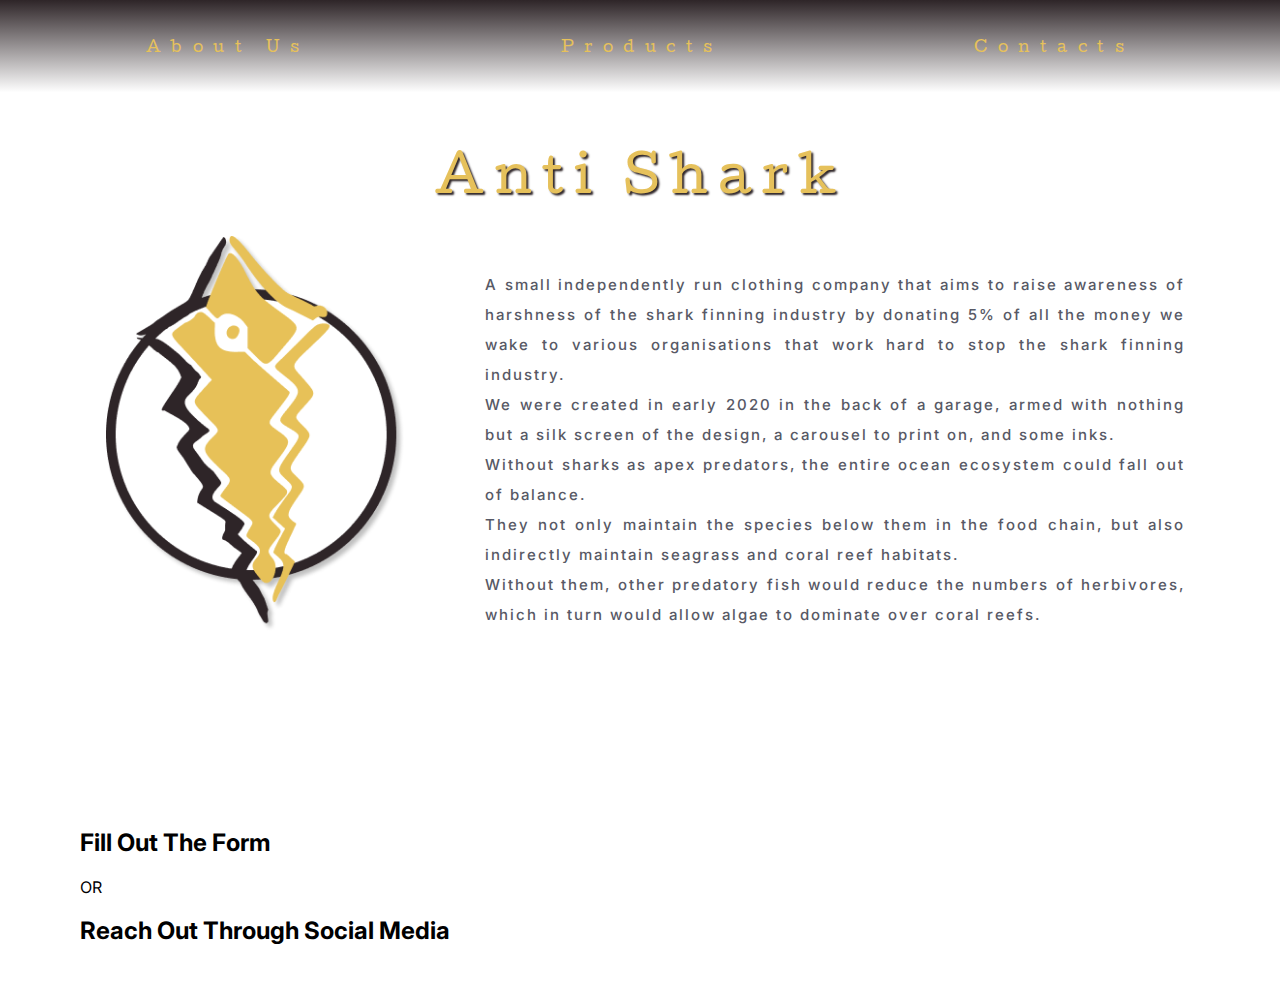
==== landing.html @ a0e0a94e "info-form tag fix" ====
<!DOCTYPE html>
<html lang="en">
<head>
    <meta charset="UTF-8">
    <meta name="viewport" content="width=device-width, initial-scale=1.0">
    <title>Landing</title> <!-- This name will appear as the name of the windiw/tab when the site is open-->
    <link rel="stylesheet" href="style.css">
    <link rel="stylesheet" href="mediaqueries.css">
</head>
<body>

    <nav id="nav">
        <ul class="nav-links">
            <li><a href="#about" class="about">About Us</a></li>
            <li><a href="#products" class="products">Products</a></li>
            <li><a href="#contacts" class="contacts">Contacts</a></li>
        </ul>
    </nav>
    <!-- About Section -->
    <section id="about">
        <h2>Anti Shark</h2>

        <form class="info-form">            
            <div class="logo"><img src="./assets/logo.png" alt="Logo image"></div>
            <!-- Replace the placeholder text in <p> with your text as needed -->
            <p> 
                A small independently run clothing company that aims to raise awareness of harshness of the shark finning industry by donating 5% of all the money we wake to various organisations that work hard to stop the shark finning industry.
                We were created in early 2020 in the back of a garage, armed with nothing but a silk screen of the design, a carousel to print on, and some inks.                
                Without sharks as apex predators, the entire ocean ecosystem could fall out of balance. 
                They not only maintain the species below them in the food chain, but also indirectly maintain seagrass and coral reef habitats.
                Without them, other predatory fish would reduce the numbers of herbivores, which in turn would allow algae to dominate over coral reefs.
            </p>
        </from>
    <!-- Products Section -->
    </section>
    <section id="products">

        <form class="product-form">

        </form>

    </section>
    <!-- Contacts Section -->
    <section id="contacts">

        <form class="contact-form">
            <h2>Fill Out The Form</h2>
            <p>OR</p>
            <h2>Reach Out Through Social Media</h2>
        </form>

    </section>


    <script src="script.js"></script>   
</body>
</html>
---- style.css ----
/* Fonts */

@import url('https://fonts.googleapis.com/css2?family=Cutive&family=Inter:wght@300;400;500&display=swap');




/* Color Palette / Fonts */
:root {
    --yellow: #e6c15b;
    --black:#2E2528;
    --white: #FEFEFE ;
    --dark_gray: #575965;
    --gray: #868C98;
    --Cutive: 'Cutive', serif;
    --Inter: 'Inter', sans-serif;
}

body {
    scroll-behavior: smooth;
    margin: 0;
    padding: 0;
   
}

section {
    font-family: var(--Inter);
    padding: 20px 80px;
} 

#nav {
    position: fixed;
    top: 0;
    width: 100%;
    height: auto;
    z-index: 1000;
    flex-shrink: 0;
    background: linear-gradient(to top, var(--white), var(--black)); /* Gradient colors, adjust as needed */
    transition: background-color 0.3s ease;
}


.nav-links {
    display: flex;
    flex-direction: row;
    justify-content: space-around;
    list-style: none;
    padding: 20px 20px;
    align-self: center;
}

.nav-links a {
    color: var(--yellow);
    font-family: var(--Cutive);
    font-size: 15px;
    text-decoration: none;
    line-height: normal;
    letter-spacing: 10.5px;

}

.nav-links a:hover {
    color: var(--white);
    font-weight: bolder;
    letter-spacing: 15px;
}

/* Add this style for the active link */
.nav-links a.active {
    color: var(--white);
    font-weight: bolder;
    position: relative;
    font-size: 25px;
    letter-spacing: 15px;
}

/* About Section */
#about {
    display: flex;
    flex-direction: column; /* Change to column to stack elements vertically */
    align-items: center; /* Align items to the left */
    padding: 40px 40px;
}

.logo {
    align-self: center; /* Align logo to the right within the column */
    padding: 10px 10px;
}

.logo img {
    width: 300px;
    height: auto; /* Maintain aspect ratio */

}

#about .info-form {
    display: flex;
    flex-direction: row;
    padding: 20px 50px;
    white-space: pre-line;
    line-height: 1.5;
    justify-content: space-around;
    gap: 70px;
}

#about h2 {
    margin-top: 100px;
    margin-bottom: 0;
    color: var(--yellow);
    font-family: var(--Cutive);
    font-weight: lighter;
    letter-spacing: 10px;
    font-size: 50px;
    text-shadow: 2px 2px 2px var(--black);
}

#about .info-form p {
    color: var(--dark_gray);
    font-family: var(--Inter);
    font-weight: 500;
    font-size: 15px;
    line-height: 2;
    letter-spacing: 2px;
    max-width:700px;
    height:auto;
    text-align: justify;
}

/* Products Section */

#products {
    display: flex;
    flex-direction: row; /* Change to row to stack elements horizontally */
    align-items: center; /* Align items to the center */
    padding: 40px 40px;
}
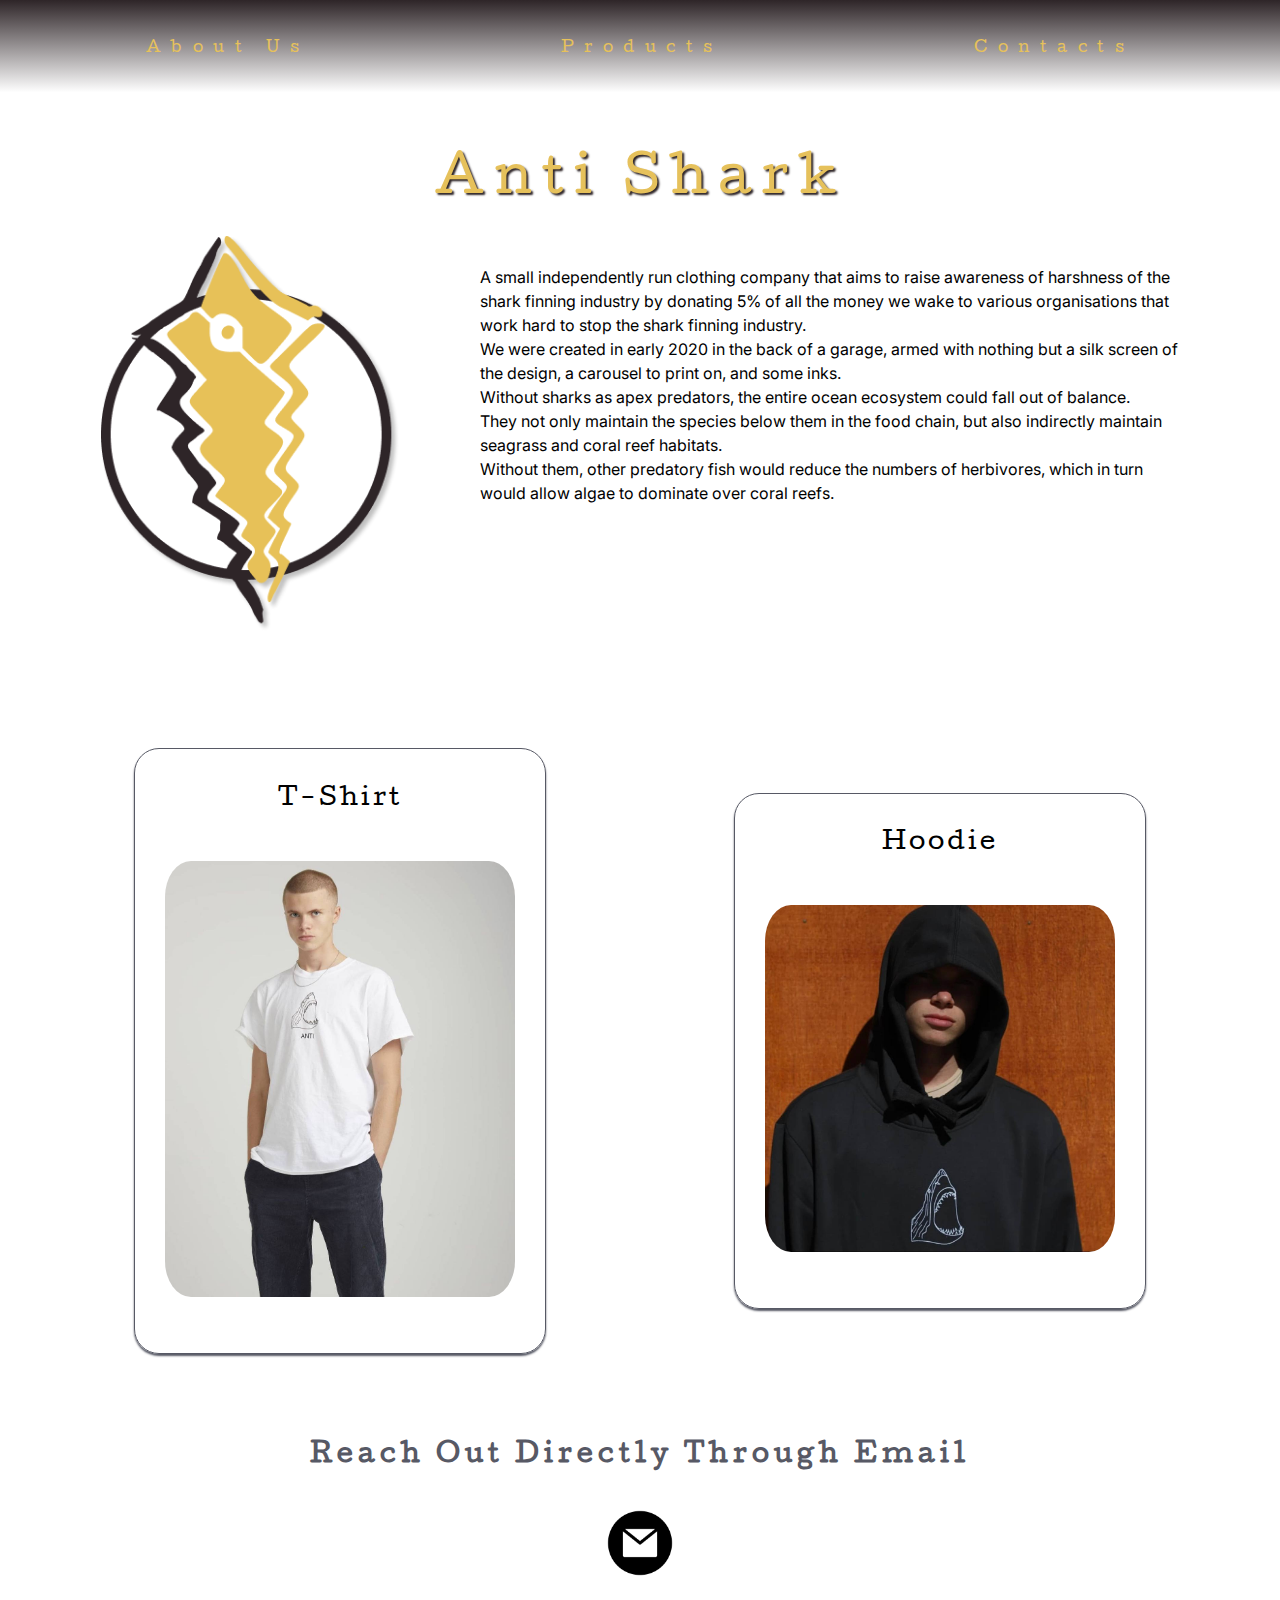
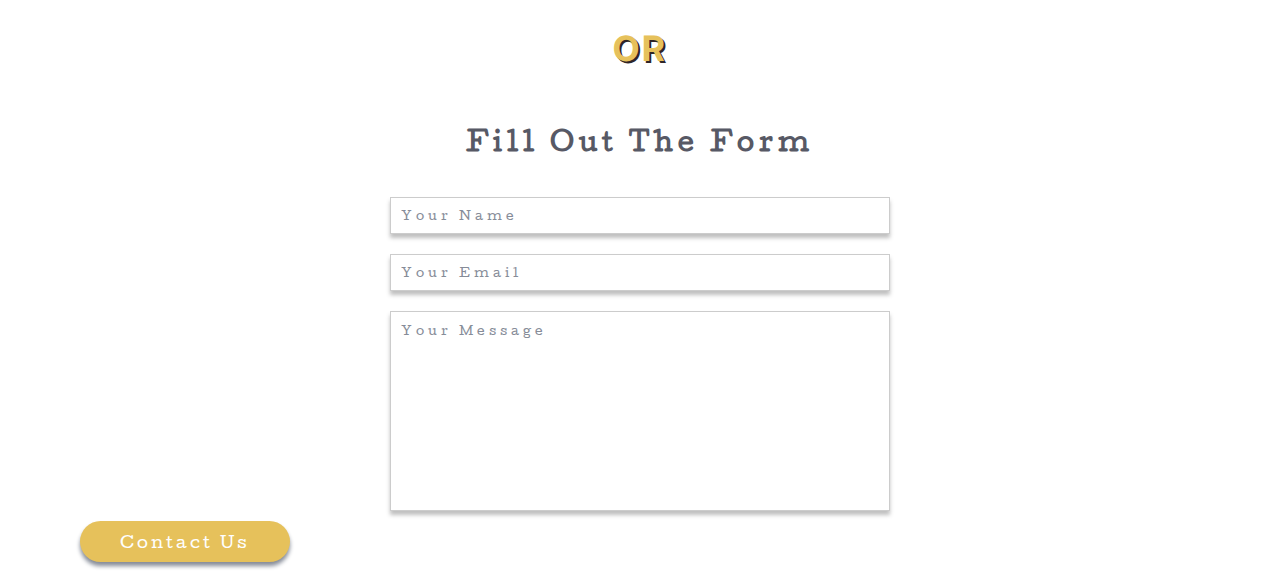
==== commit 6404dd68: "Contact Us From + Products" ====
--- a/landing.html
+++ b/landing.html
@@ -34,24 +34,48 @@
     <!-- Products Section -->
     </section>
     <section id="products">
+        <div class="product-form">
+            <h2>T-Shirt</h2>
+            <div class="image">
+                <img src="/assets/t-shirt_model.jpg" alt="T-Short Model">
+            </div>
+            <p>
 
-        <form class="product-form">
+            </p>
 
-        </form>
+        </div>
+        <dv class="product-form">
+            <h2>Hoodie</h2>
+            <div class="image">
+                <img src="/assets/hoodie_model.jpg" alt="Hoodie Model">
+            </div>
+            <p>
+
+            </p>
+
+        </div>
 
     </section>
     <!-- Contacts Section -->
     <section id="contacts">
-
-        <form class="contact-form">
+        <div class="socials">
+            <h2>Reach Out Directly Through Email</h2>
+            <a href="mailto:antisharkfinsoup@gmail.com"><img src="./assets/email.png" alt="Email icon"  class="contact-icon"></a>
+            <p>OR</p>
             <h2>Fill Out The Form</h2>
-            <p>OR</p>
-            <h2>Reach Out Through Social Media</h2>
-        </form>
-
+        </div>        
+        <div class="contact-form">        
+        <input type="text" id="name" name="name" placeholder="Your Name" required>
+        <input type="email" id="email" name="email"  placeholder="Your Email" required>
+        <textarea type="text" placeholder="Your Message" required></textarea>    
+        </div>
+        <div class="btn"><a href="#">Contact Us</a></div>
     </section>
 
+    <footer>
 
+    
+    </footer>
     <script src="script.js"></script>   
 </body>
 </html>--- a/style.css
+++ b/style.css
@@ -115,7 +115,8 @@
     text-shadow: 2px 2px 2px var(--black);
 }
 
-#about .info-form p {
+#about .info-form p
+.socials p {
     color: var(--dark_gray);
     font-family: var(--Inter);
     font-weight: 500;
@@ -134,8 +135,127 @@
     flex-direction: row; /* Change to row to stack elements horizontally */
     align-items: center; /* Align items to the center */
     padding: 40px 40px;
-}
-
-
-
-
+    justify-content: space-around;
+}
+
+.product-form {
+    display: flex;
+    flex-direction: column;
+    max-width:100%;
+    max-height: auto;
+    box-shadow: 0px 2px 2px 0px var(--dark_gray);
+    border-radius: 25px;
+    border: 1px solid var(--dark_gray);
+}
+
+.product-form h2 {
+    text-align:center;
+    font-weight: lighter;
+    font-family: var(--Cutive);
+    letter-spacing: 3px;
+    padding: 10px;
+}
+.product-form img {
+    height: auto;
+    max-width: 350px;
+    padding: 20px 30px;
+    border-radius: 3.5rem;
+}
+
+
+
+
+
+/* Contact Section */
+
+.socials,
+.contact-form {
+    display: flex;
+    flex-direction: column;
+    align-items: center;
+}
+
+.socials h2 {
+    margin-bottom: 30px;
+    color: var(--dark_gray);
+    font-family: var(--Cutive);
+    font-weight: light;
+    letter-spacing: 5px;
+    font-size: 25px;
+}
+
+.socials p {
+    font-weight: bold;
+    color: var(--yellow);
+    text-shadow: 2px 2px 0px var(--black);
+    letter-spacing: 3px;
+    font-size: 35px;
+
+}
+
+.contact-icon {
+    padding:5px;
+    height: 5rem;
+    cursor: pointer;
+}
+
+.contact-form {
+    align-items: flex-start;
+    padding: 10px 30px;
+    gap: 20px;
+}
+
+.contact-form input,
+.contact-form textarea {
+    width: 500px; /* Adjusted width to account for padding and border */
+    padding: 10px;
+    border: 1px solid #ccc;
+    box-shadow: 0px 4px 4px 0px rgba(0, 0, 0, 0.25);
+    box-sizing: border-box; /* Ensures the padding and border are included in the total width */
+    align-self: center;
+    margin: auto;
+}
+.contact-form textarea {
+    resize: none; /* Disallow vertical resizing */
+    min-height: 200px; /* Set a minimum height */
+}
+
+.contact-form input::placeholder,
+.contact-form textarea::placeholder{
+    color: var(--gray);
+    font-family: var(--Cutive);
+    font-size: 12px;
+    font-style: normal;
+    font-weight: 400;
+    line-height: normal;
+    letter-spacing: 4px;
+}
+
+.btn {
+    background-color: var(--yellow);
+    border-radius: 5rem;
+    width: 200px;
+    height: auto;
+    padding: 10px 5px;
+    text-align: center;
+    box-shadow: 0px 4px 4px 0px var(--gray);
+}
+
+.btn a {
+    color: var(--white);
+    text-decoration: none;
+    font-family: var(--Cutive);
+    letter-spacing: 3px;
+}
+
+.btn:hover,
+.btn a:hover {
+    background-color: var(--black);
+    color: var(--yellow);   
+}
+
+
+
+
+
+
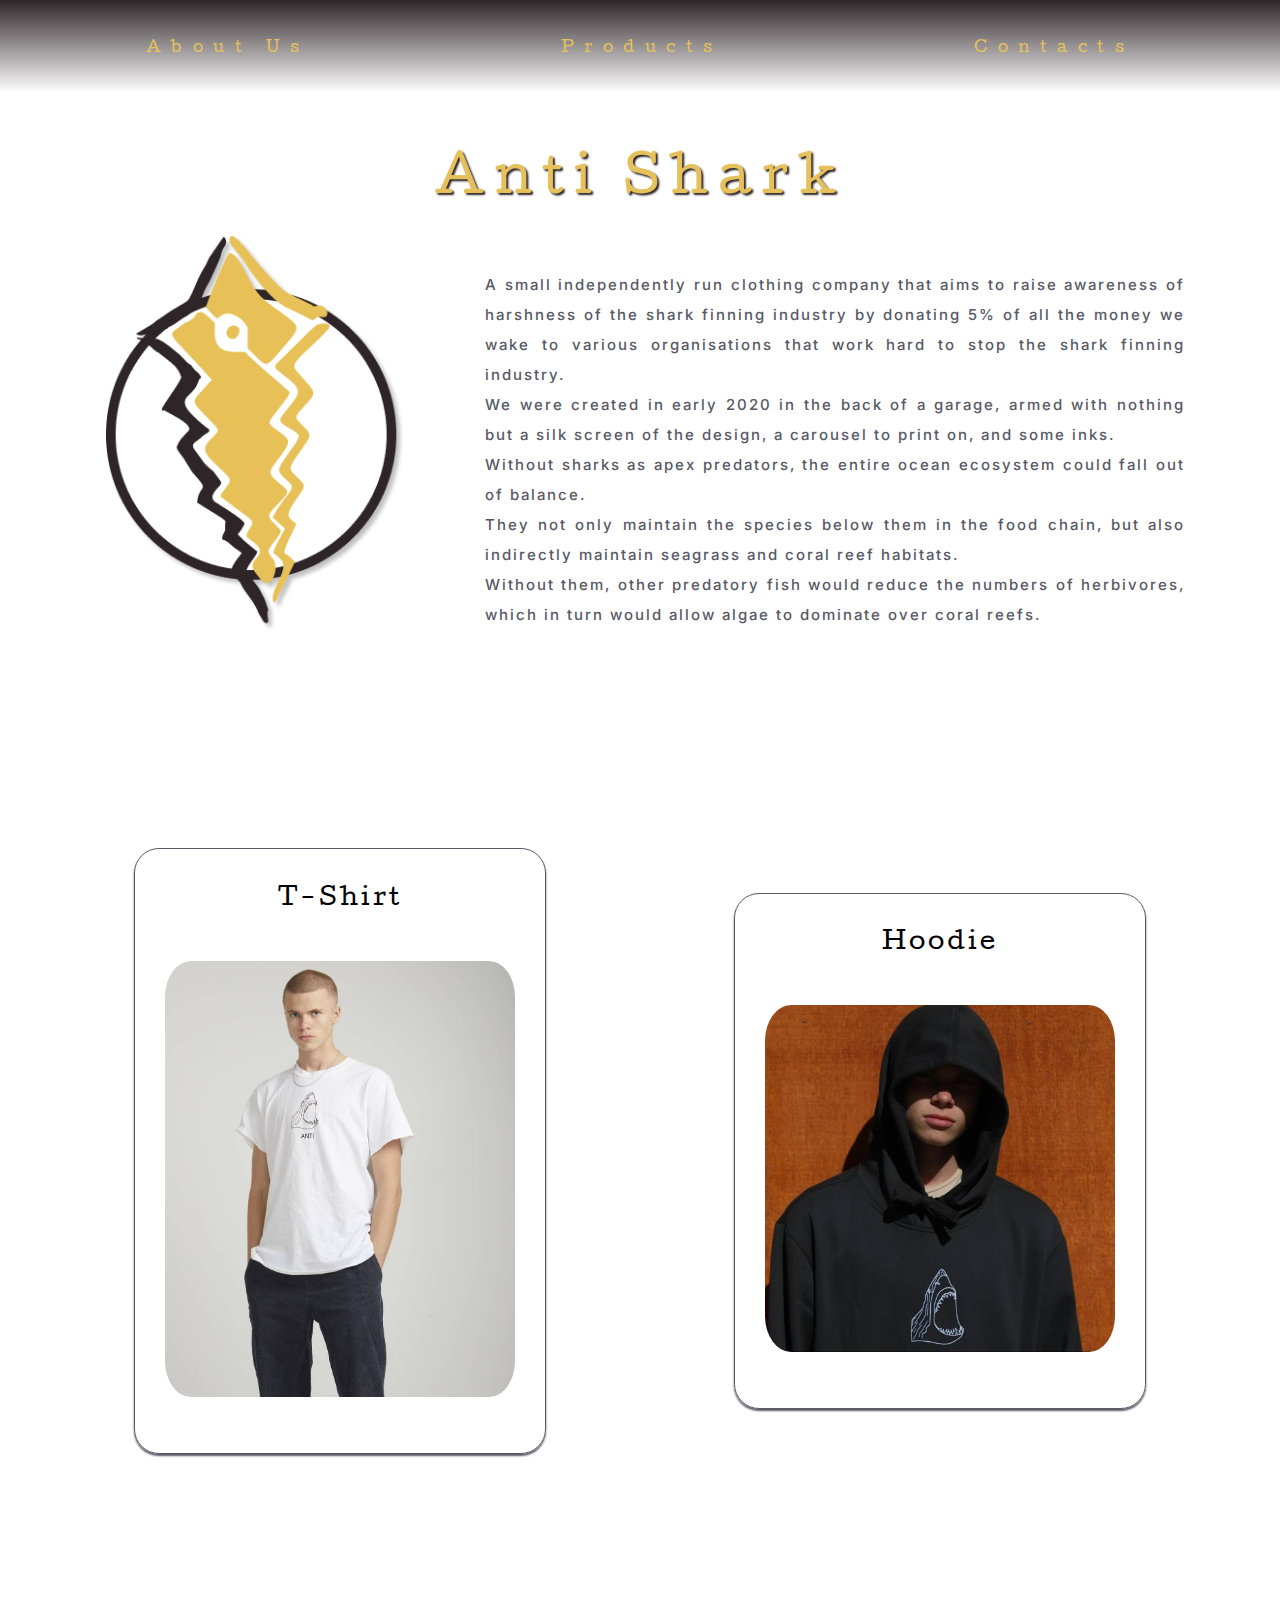
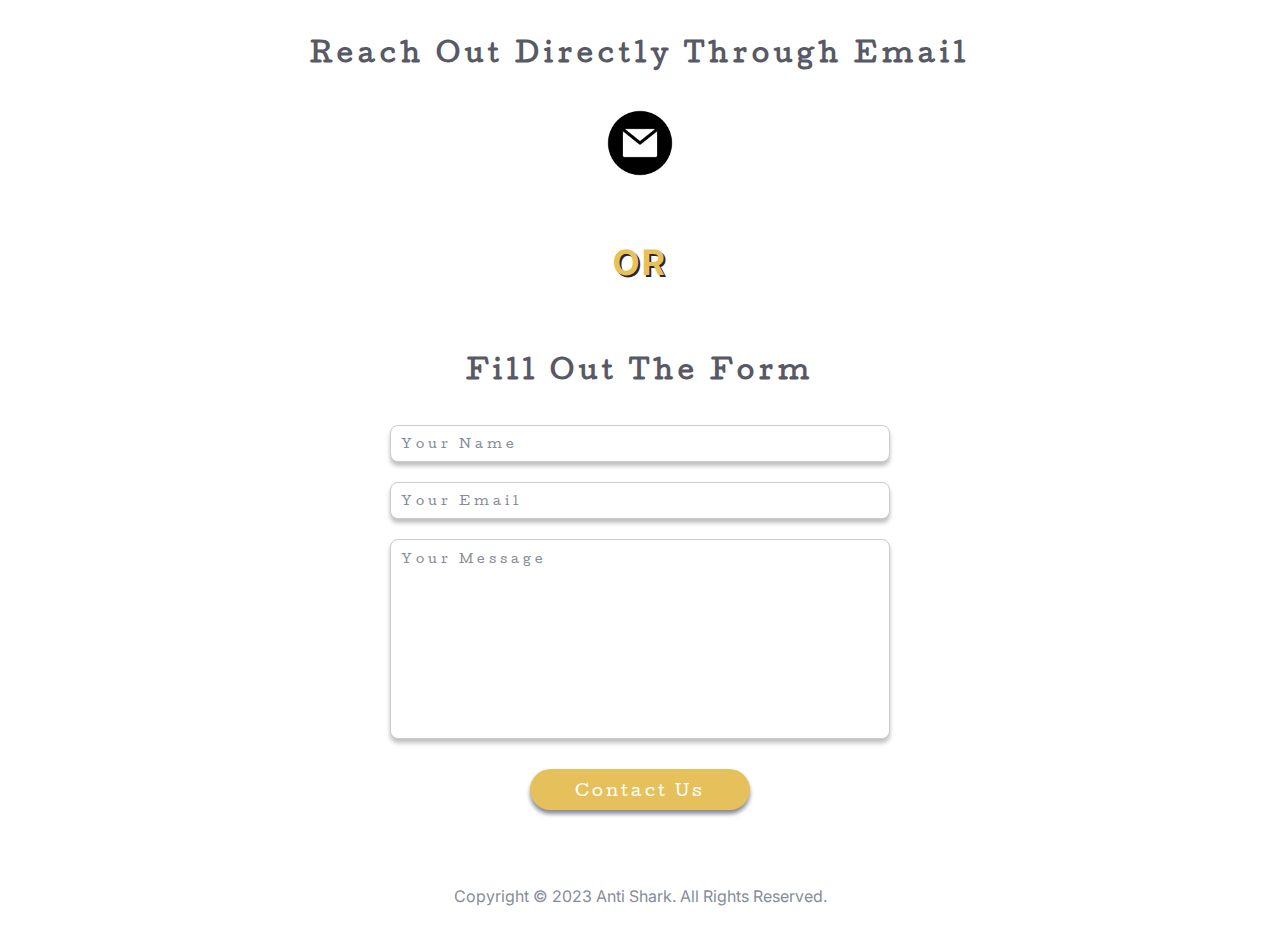
==== commit 4a611496: "Fixes" ====
--- a/landing.html
+++ b/landing.html
@@ -73,8 +73,7 @@
     </section>
 
     <footer>
-
-    
+        <p>Copyright © 2023 Anti Shark. All Rights Reserved.</p>
     </footer>
     <script src="script.js"></script>   
 </body>
--- a/style.css
+++ b/style.css
@@ -28,6 +28,12 @@
     font-family: var(--Inter);
     padding: 20px 80px;
 } 
+footer p{
+    font-family: var(--Inter);
+    padding: 20px 80px;
+    color: var(--gray);
+    text-align: center;
+}
 
 #nav {
     position: fixed;
@@ -104,7 +110,7 @@
     gap: 70px;
 }
 
-#about h2 {
+#about h2{
     margin-top: 100px;
     margin-bottom: 0;
     color: var(--yellow);
@@ -115,7 +121,7 @@
     text-shadow: 2px 2px 2px var(--black);
 }
 
-#about .info-form p
+#about .info-form p,
 .socials p {
     color: var(--dark_gray);
     font-family: var(--Inter);
@@ -139,6 +145,7 @@
 }
 
 .product-form {
+    margin-top: 100px;
     display: flex;
     flex-direction: column;
     max-width:100%;
@@ -168,11 +175,20 @@
 
 /* Contact Section */
 
+
+#contacts {
+    display: flex;
+    flex-direction: column;
+    align-items: center;
+}
 .socials,
 .contact-form {
     display: flex;
     flex-direction: column;
     align-items: center;
+}
+.socials {
+    margin-top: 100px;
 }
 
 .socials h2 {
@@ -214,6 +230,7 @@
     box-sizing: border-box; /* Ensures the padding and border are included in the total width */
     align-self: center;
     margin: auto;
+    border-radius: .5rem;
 }
 .contact-form textarea {
     resize: none; /* Disallow vertical resizing */
@@ -236,7 +253,8 @@
     border-radius: 5rem;
     width: 200px;
     height: auto;
-    padding: 10px 5px;
+    padding: 10px 10px;
+    margin: 20px;
     text-align: center;
     box-shadow: 0px 4px 4px 0px var(--gray);
 }
@@ -248,14 +266,14 @@
     letter-spacing: 3px;
 }
 
-.btn:hover,
-.btn a:hover {
+.btn:hover {
     background-color: var(--black);
-    color: var(--yellow);   
-}
-
-
-
-
-
-
+    box-shadow: 0px 4px 4px 0px var(--yellow);
+ 
+}
+
+
+
+
+
+
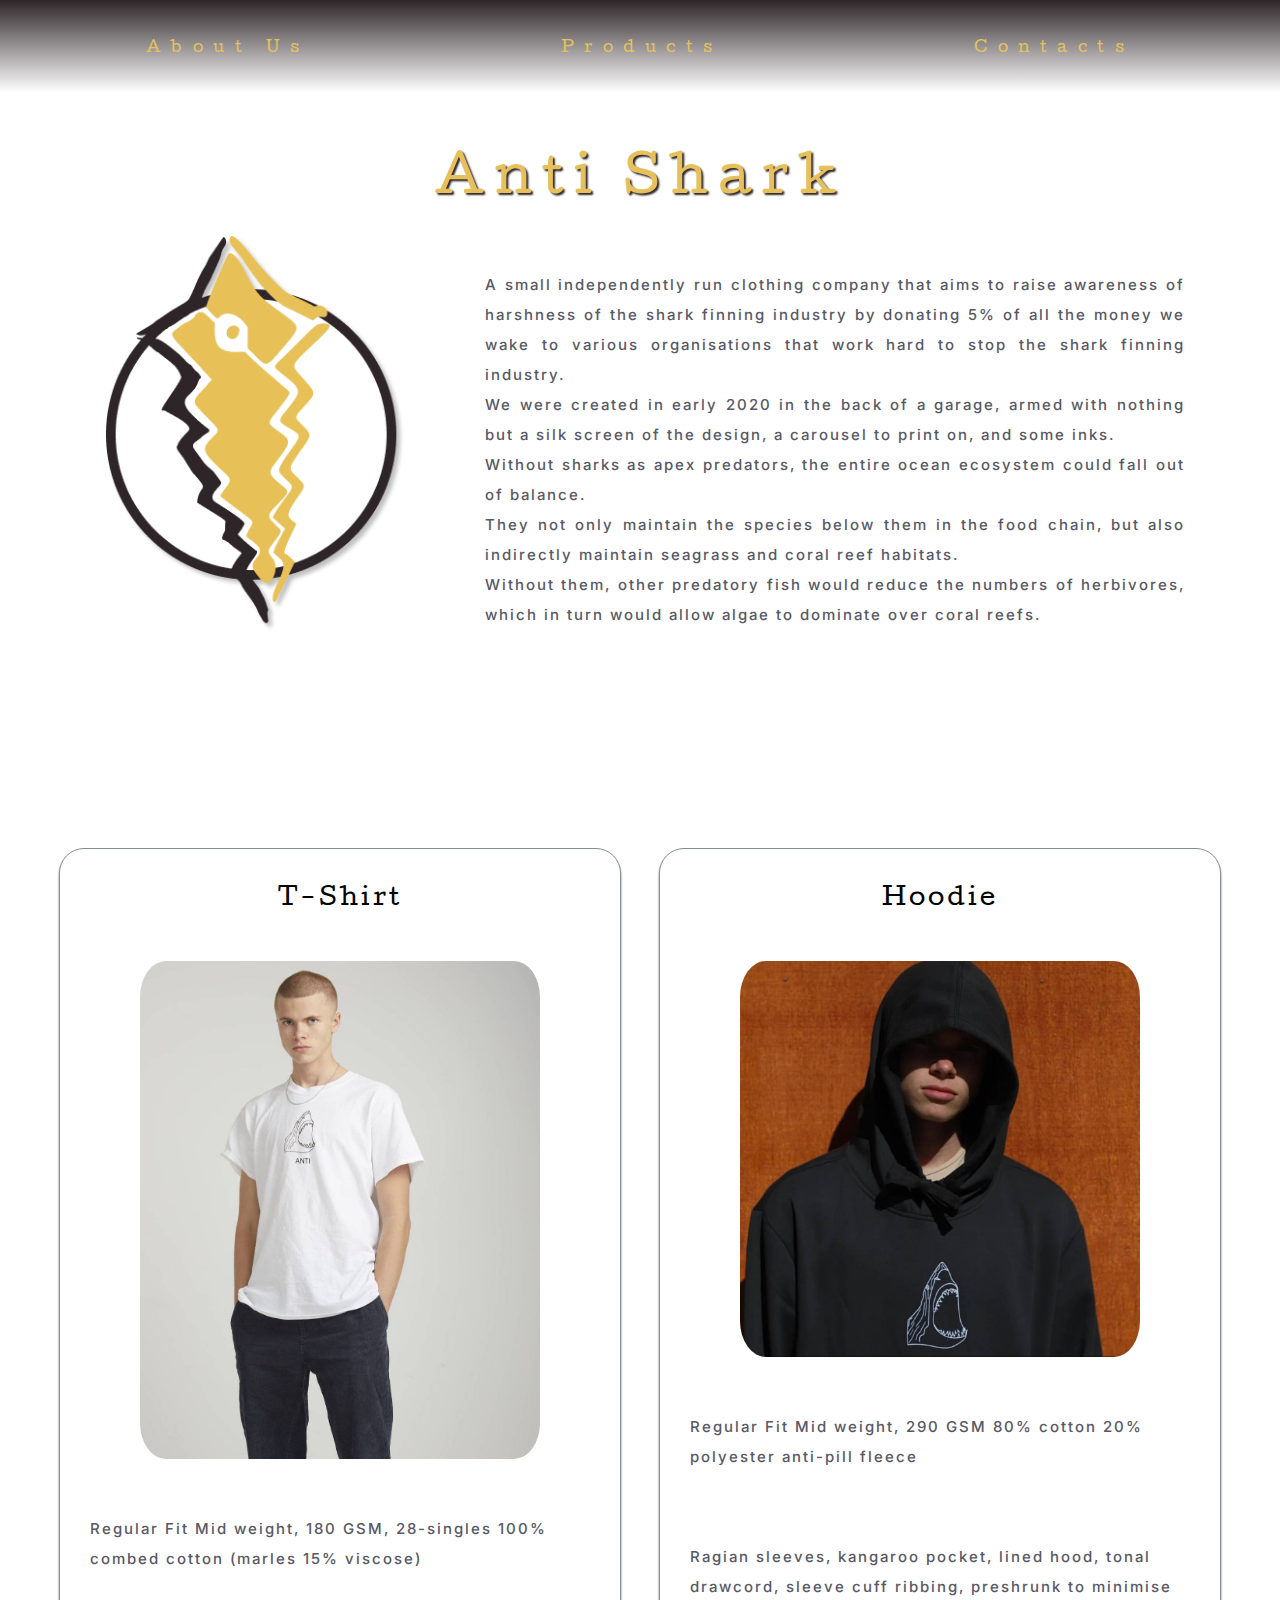
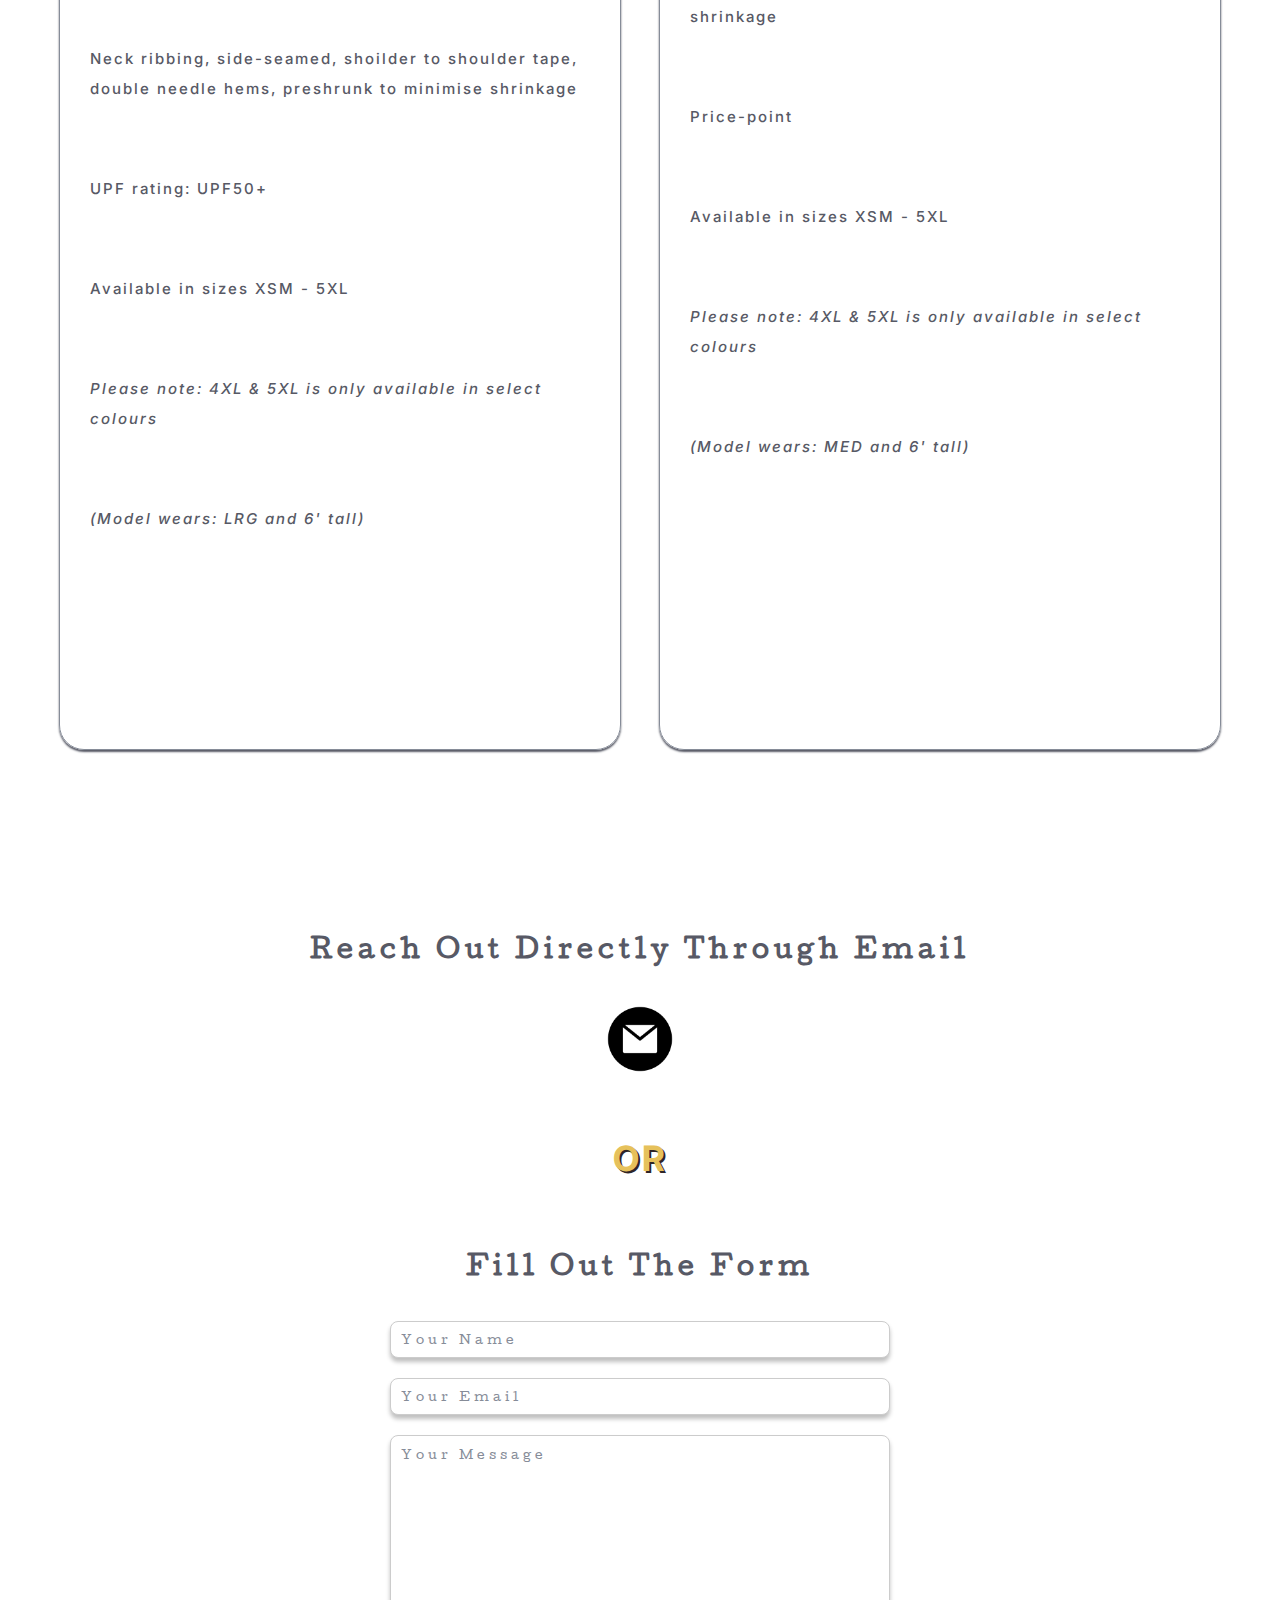
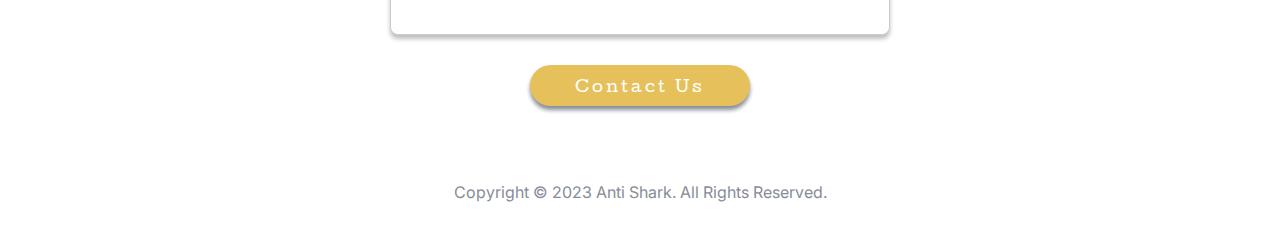
==== commit 4260e3ed: "Product Page" ====
--- a/landing.html
+++ b/landing.html
@@ -39,20 +39,54 @@
             <div class="image">
                 <img src="/assets/t-shirt_model.jpg" alt="T-Short Model">
             </div>
-            <p>
-
-            </p>
-
+                <p>
+                    Regular Fit
+                    Mid weight, 180 GSM, 28-singles
+                    100% combed cotton (marles 15% viscose)
+                </p>
+                <p>
+                    Neck ribbing, side-seamed, shoilder to shoulder tape,
+                    double needle hems, preshrunk to minimise shrinkage
+                </p>
+                <p>
+                    UPF rating: UPF50+
+                </p>
+                <p>
+                    Available in sizes XSM - 5XL
+                </p>
+                <p class="note">
+                    Please note: 4XL & 5XL is only available in select colours
+                </p>
+                <p class="note">
+                    (Model wears: LRG and 6' tall)
+                </p>
         </div>
         <dv class="product-form">
             <h2>Hoodie</h2>
             <div class="image">
                 <img src="/assets/hoodie_model.jpg" alt="Hoodie Model">
             </div>
-            <p>
-
-            </p>
-
+                <p>
+                    Regular Fit
+                    Mid weight, 290 GSM
+                    80% cotton 20% polyester anti-pill fleece
+                </p>
+                <p>
+                    Ragian sleeves, kangaroo pocket, lined hood, tonal drawcord,
+                    sleeve cuff ribbing, preshrunk to minimise shrinkage
+                </p>
+                <p>
+                    Price-point
+                </p>
+                <p>
+                    Available in sizes XSM - 5XL
+                </p>
+                <p class="note">
+                    Please note: 4XL & 5XL is only available in select colours
+                </p>
+                <p class="note">
+                    (Model wears: MED and 6' tall)
+                </p>
         </div>
 
     </section>
--- a/style.css
+++ b/style.css
@@ -21,7 +21,6 @@
     scroll-behavior: smooth;
     margin: 0;
     padding: 0;
-   
 }
 
 section {
@@ -110,7 +109,7 @@
     gap: 70px;
 }
 
-#about h2{
+#about h2 {
     margin-top: 100px;
     margin-bottom: 0;
     color: var(--yellow);
@@ -122,7 +121,8 @@
 }
 
 #about .info-form p,
-.socials p {
+.socials p,
+.product-form p {
     color: var(--dark_gray);
     font-family: var(--Inter);
     font-weight: 500;
@@ -148,11 +148,11 @@
     margin-top: 100px;
     display: flex;
     flex-direction: column;
-    max-width:100%;
-    max-height: auto;
+    max-width: auto;
+    height: 1500px;
     box-shadow: 0px 2px 2px 0px var(--dark_gray);
     border-radius: 25px;
-    border: 1px solid var(--dark_gray);
+    border: 1px solid var(--gray);
 }
 
 .product-form h2 {
@@ -162,13 +162,29 @@
     letter-spacing: 3px;
     padding: 10px;
 }
+
+.image{
+    display: flex;
+    align-self: center;
+}
+
 .product-form img {
     height: auto;
-    max-width: 350px;
+    max-width: 400px;
     padding: 20px 30px;
-    border-radius: 3.5rem;
-}
-
+    border-radius: 3.5rem;    
+}
+
+.product-form p {
+    text-align:left;
+    padding: 20px 30px;
+    max-width: 500px;
+    height: auto;
+}
+
+.note {
+    font-style:italic;
+}
 
 
 
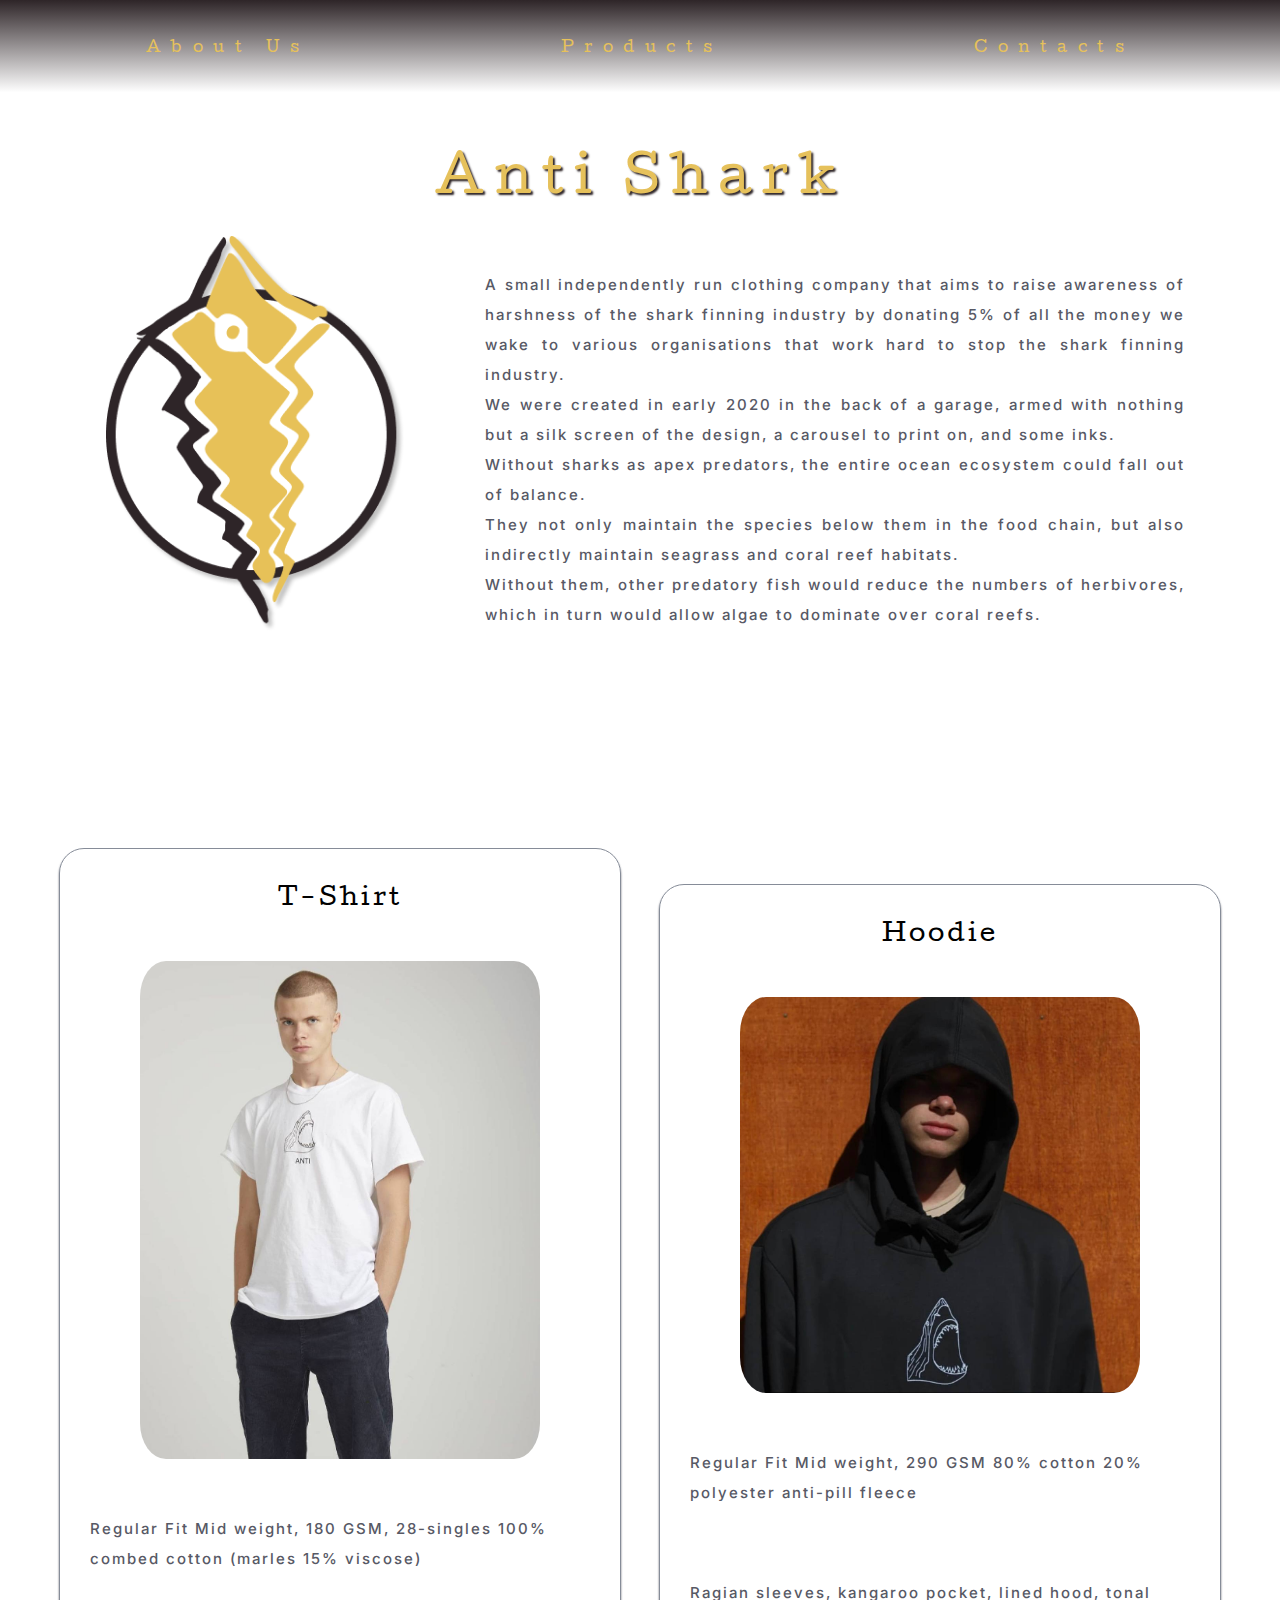
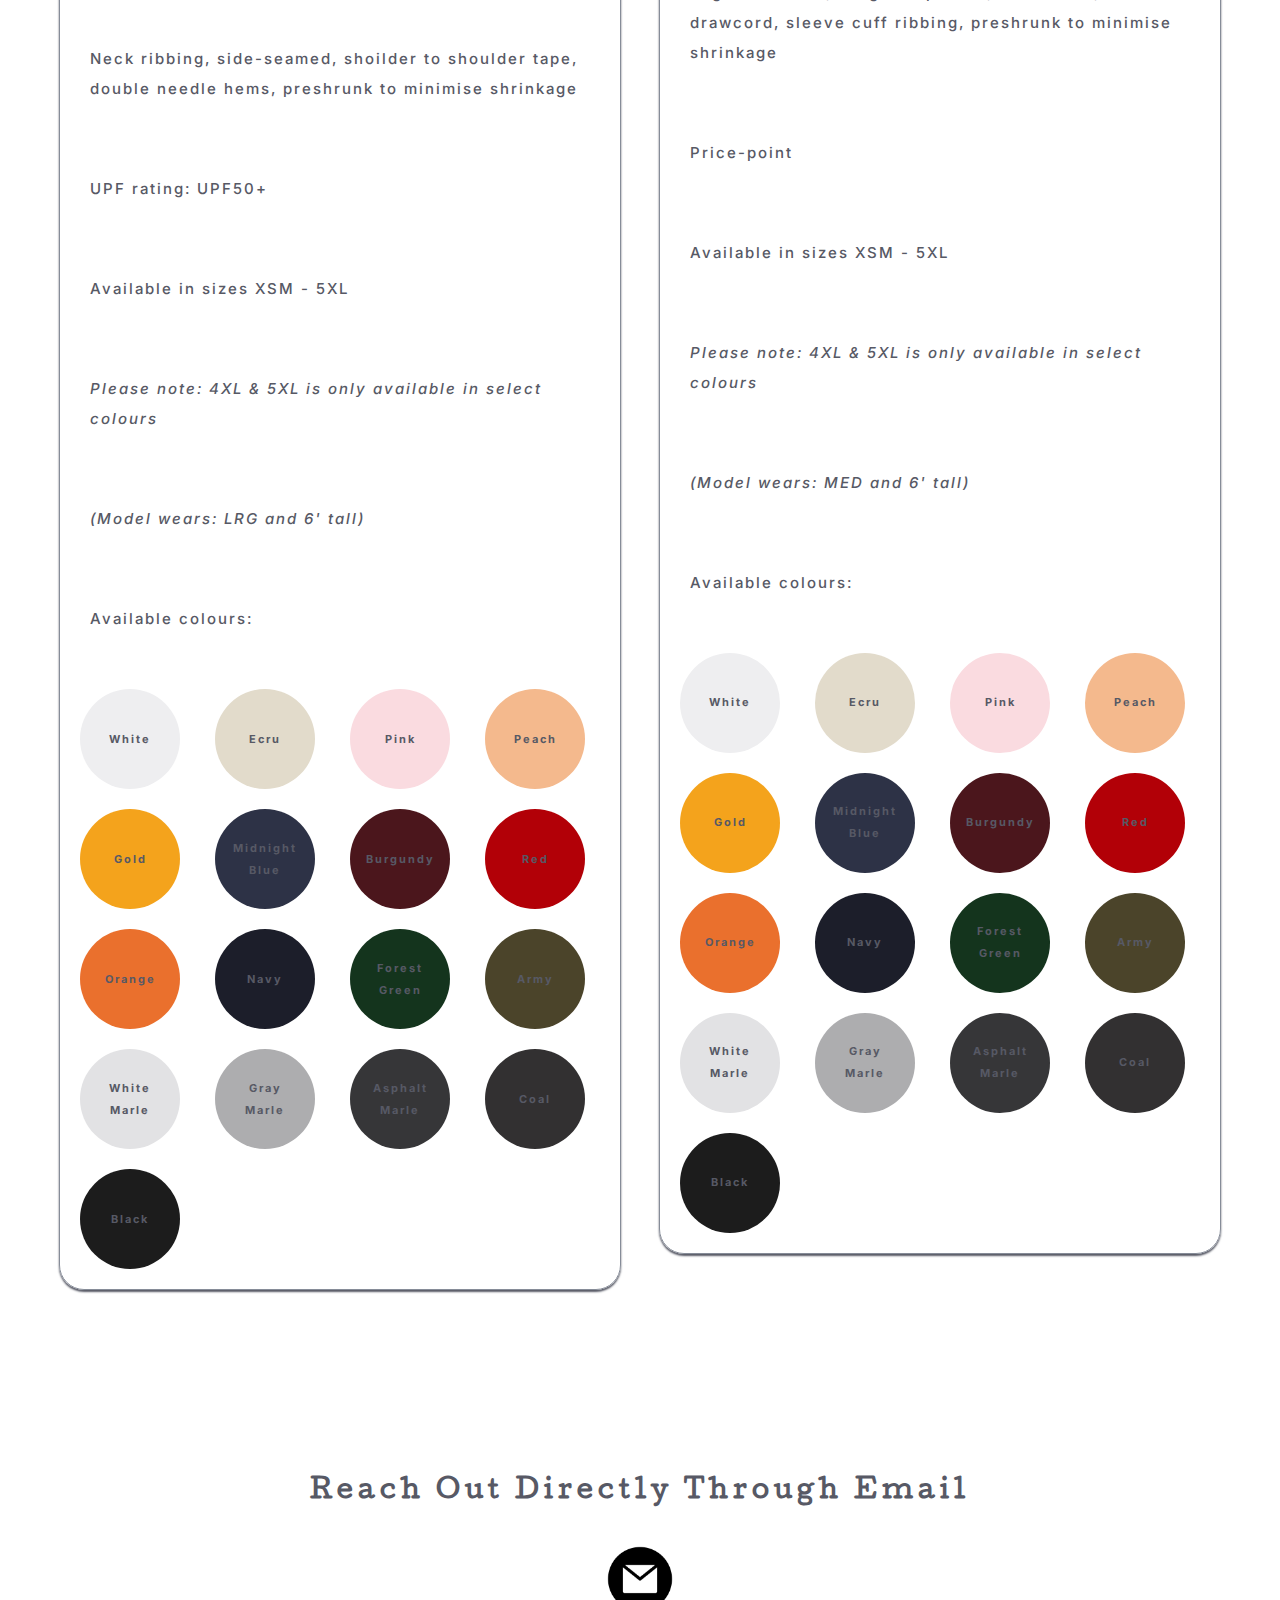
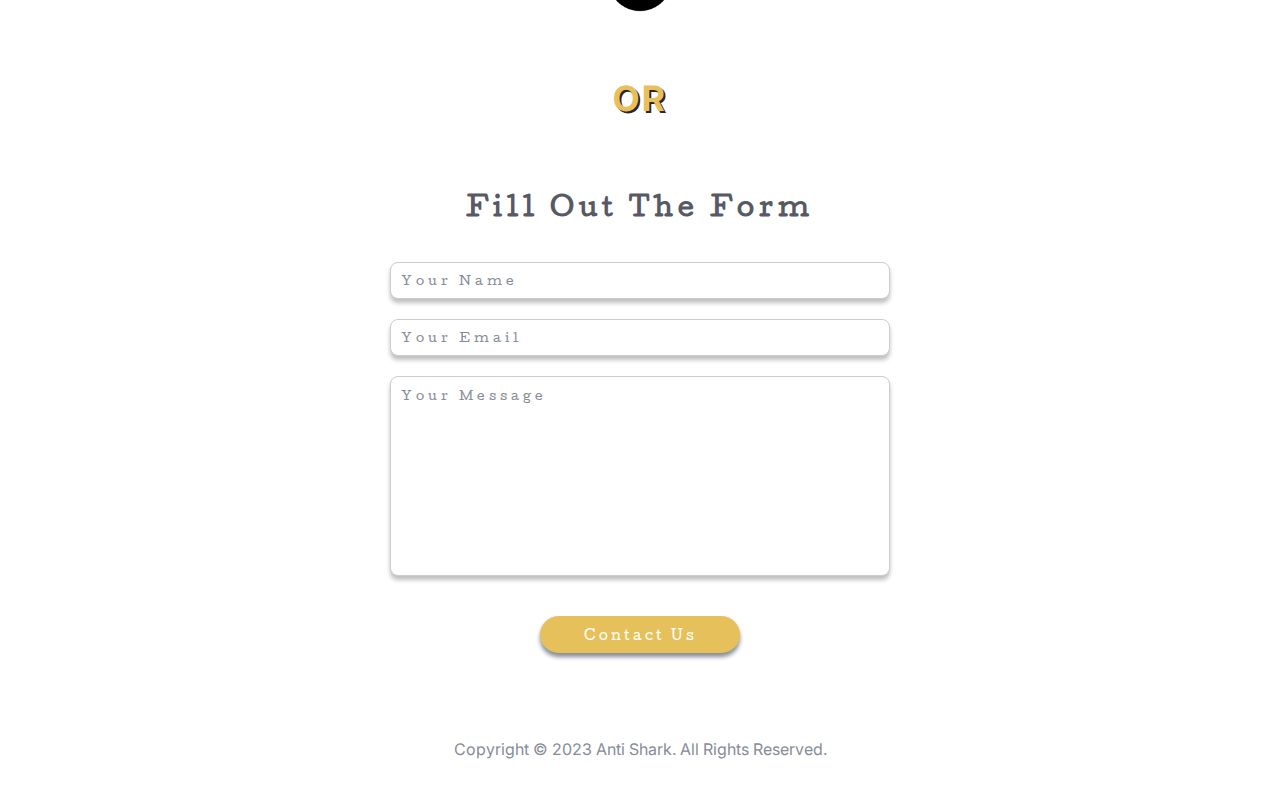
==== commit 4842440f: "Contacts" ====
--- a/landing.html
+++ b/landing.html
@@ -20,7 +20,7 @@
     <section id="about">
         <h2>Anti Shark</h2>
 
-        <form class="info-form">            
+        <div class="info-form">            
             <div class="logo"><img src="./assets/logo.png" alt="Logo image"></div>
             <!-- Replace the placeholder text in <p> with your text as needed -->
             <p> 
@@ -30,7 +30,7 @@
                 They not only maintain the species below them in the food chain, but also indirectly maintain seagrass and coral reef habitats.
                 Without them, other predatory fish would reduce the numbers of herbivores, which in turn would allow algae to dominate over coral reefs.
             </p>
-        </from>
+        </div>
     <!-- Products Section -->
     </section>
     <section id="products">
@@ -39,6 +39,7 @@
             <div class="image">
                 <img src="/assets/t-shirt_model.jpg" alt="T-Short Model">
             </div>
+
                 <p>
                     Regular Fit
                     Mid weight, 180 GSM, 28-singles
@@ -60,6 +61,30 @@
                 <p class="note">
                     (Model wears: LRG and 6' tall)
                 </p>
+                <p>
+                    Available colours:
+                </p>
+                <div class="color-palette">
+                    <div class="color" style="--color: #EEEEF0;"><p>White</p></div>
+                    <div class="color" style="--color: #E2DBCB;"><p>Ecru</p></div>
+                    <div class="color" style="--color: #FADBE0;"><p>Pink</p></div>
+                    <div class="color" style="--color: #F4B98D;"><p>Peach</p></div>
+                    <div class="color" style="--color: #F4A31C;"><p>Gold</p></div>
+                    <div class="color" style="--color: #2D3246;"><p>Midnight Blue</p></div>
+                    <div class="color" style="--color: #4B161C;"><p>Burgundy</p></div>
+                    <div class="color" style="--color: #B20007;"><p>Red</p></div>
+                    <div class="color" style="--color: #EA702D;"><p>Orange</p></div>
+                    <div class="color" style="--color: #1C1E2A;"><p>Navy</p></div>
+                    <div class="color" style="--color: #14341D;"><p>Forest Green</p></div>
+                    <div class="color" style="--color: #4B442A;"><p>Army</p></div>
+                    <div class="color" style="--color: #E2E2E4;"><p>White Marle</p></div>
+                    <div class="color" style="--color: #ADADAF;"><p>Gray Marle</p></div>
+                    <div class="color" style="--color: #363638;"><p>Asphalt Marle</p></div>
+                    <div class="color" style="--color: #323031;"><p>Coal</p></div>
+                    <div class="color" style="--color: #1C1C1C;"><p>Black</p></div>
+                    <!-- Add more color divs as needed -->
+                </div>
+
         </div>
         <dv class="product-form">
             <h2>Hoodie</h2>
@@ -87,6 +112,29 @@
                 <p class="note">
                     (Model wears: MED and 6' tall)
                 </p>
+                <p>
+                    Available colours:
+                </p>
+                <div class="color-palette">
+                    <div class="color" style="--color: #EEEEF0;"><p>White</p></div>
+                    <div class="color" style="--color: #E2DBCB;"><p>Ecru</p></div>
+                    <div class="color" style="--color: #FADBE0;"><p>Pink</p></div>
+                    <div class="color" style="--color: #F4B98D;"><p>Peach</p></div>
+                    <div class="color" style="--color: #F4A31C;"><p>Gold</p></div>
+                    <div class="color" style="--color: #2D3246;"><p>Midnight Blue</p></div>
+                    <div class="color" style="--color: #4B161C;"><p>Burgundy</p></div>
+                    <div class="color" style="--color: #B20007;"><p>Red</p></div>
+                    <div class="color" style="--color: #EA702D;"><p>Orange</p></div>
+                    <div class="color" style="--color: #1C1E2A;"><p>Navy</p></div>
+                    <div class="color" style="--color: #14341D;"><p>Forest Green</p></div>
+                    <div class="color" style="--color: #4B442A;"><p>Army</p></div>
+                    <div class="color" style="--color: #E2E2E4;"><p>White Marle</p></div>
+                    <div class="color" style="--color: #ADADAF;"><p>Gray Marle</p></div>
+                    <div class="color" style="--color: #363638;"><p>Asphalt Marle</p></div>
+                    <div class="color" style="--color: #323031;"><p>Coal</p></div>
+                    <div class="color" style="--color: #1C1C1C;"><p>Black</p></div>
+                    <!-- Add more color divs as needed -->
+                </div>
         </div>
 
     </section>
@@ -98,17 +146,20 @@
             <p>OR</p>
             <h2>Fill Out The Form</h2>
         </div>        
-        <div class="contact-form">        
-        <input type="text" id="name" name="name" placeholder="Your Name" required>
-        <input type="email" id="email" name="email"  placeholder="Your Email" required>
-        <textarea type="text" placeholder="Your Message" required></textarea>    
-        </div>
-        <div class="btn"><a href="#">Contact Us</a></div>
+        <form action="#">        
+            <input type="text" id="contactName" name="name" placeholder="Your Name" required>
+            <input type="email" id="contactEmail" name="email"  placeholder="Your Email" required>
+            <textarea id="contactMessage" name="message" rows="4" placeholder="Your Message"></textarea> 
+            <button type="submit">Contact Us</button> 
+            
+        </form>
+        
     </section>
 
     <footer>
         <p>Copyright © 2023 Anti Shark. All Rights Reserved.</p>
     </footer>
-    <script src="script.js"></script>   
+    <script src="https://smtpjs.com/v3/smtp.js"></script>
+    <script src="script.js"></script>
 </body>
 </html>--- a/style.css
+++ b/style.css
@@ -23,7 +23,8 @@
     padding: 0;
 }
 
-section {
+section,
+form {
     font-family: var(--Inter);
     padding: 20px 80px;
 } 
@@ -149,7 +150,7 @@
     display: flex;
     flex-direction: column;
     max-width: auto;
-    height: 1500px;
+    height: fit-content;
     box-shadow: 0px 2px 2px 0px var(--dark_gray);
     border-radius: 25px;
     border: 1px solid var(--gray);
@@ -198,7 +199,7 @@
     align-items: center;
 }
 .socials,
-.contact-form {
+form {
     display: flex;
     flex-direction: column;
     align-items: center;
@@ -231,14 +232,14 @@
     cursor: pointer;
 }
 
-.contact-form {
-    align-items: flex-start;
+form {
+    align-items: center;
     padding: 10px 30px;
     gap: 20px;
 }
 
-.contact-form input,
-.contact-form textarea {
+form input,
+form textarea {
     width: 500px; /* Adjusted width to account for padding and border */
     padding: 10px;
     border: 1px solid #ccc;
@@ -248,13 +249,13 @@
     margin: auto;
     border-radius: .5rem;
 }
-.contact-form textarea {
+form textarea {
     resize: none; /* Disallow vertical resizing */
     min-height: 200px; /* Set a minimum height */
 }
 
-.contact-form input::placeholder,
-.contact-form textarea::placeholder{
+form input::placeholder,
+form textarea::placeholder{
     color: var(--gray);
     font-family: var(--Cutive);
     font-size: 12px;
@@ -264,7 +265,7 @@
     letter-spacing: 4px;
 }
 
-.btn {
+button {
     background-color: var(--yellow);
     border-radius: 5rem;
     width: 200px;
@@ -273,23 +274,49 @@
     margin: 20px;
     text-align: center;
     box-shadow: 0px 4px 4px 0px var(--gray);
-}
-
-.btn a {
     color: var(--white);
     text-decoration: none;
     font-family: var(--Cutive);
     letter-spacing: 3px;
-}
-
-.btn:hover {
+    border: none;
+}
+
+
+
+button:hover {
     background-color: var(--black);
     box-shadow: 0px 4px 4px 0px var(--yellow);
- 
-}
-
-
-
-
-
-
+    cursor: pointer;
+}
+
+
+.color-palette {
+    display: grid;
+    grid-template-columns: repeat(auto-fill, minmax(100px, 1fr));
+    gap: 20px;
+    margin: 20px 20px;
+}
+
+.color {
+    width: 100px;
+    height: 100px;
+    border-radius: 50%;
+    background-color: var(--color);
+    cursor: pointer;
+    transition: transform 0.3s ease-in-out;
+    display: flex;
+    flex-direction: column;
+    justify-content: center;
+    align-items: center;
+}
+
+.color p {
+    font-size: 11px;
+    font-weight: bold;
+    margin-top: 10px;
+    text-align: center;
+}
+
+.color:hover {
+    transform: scale(2);
+}
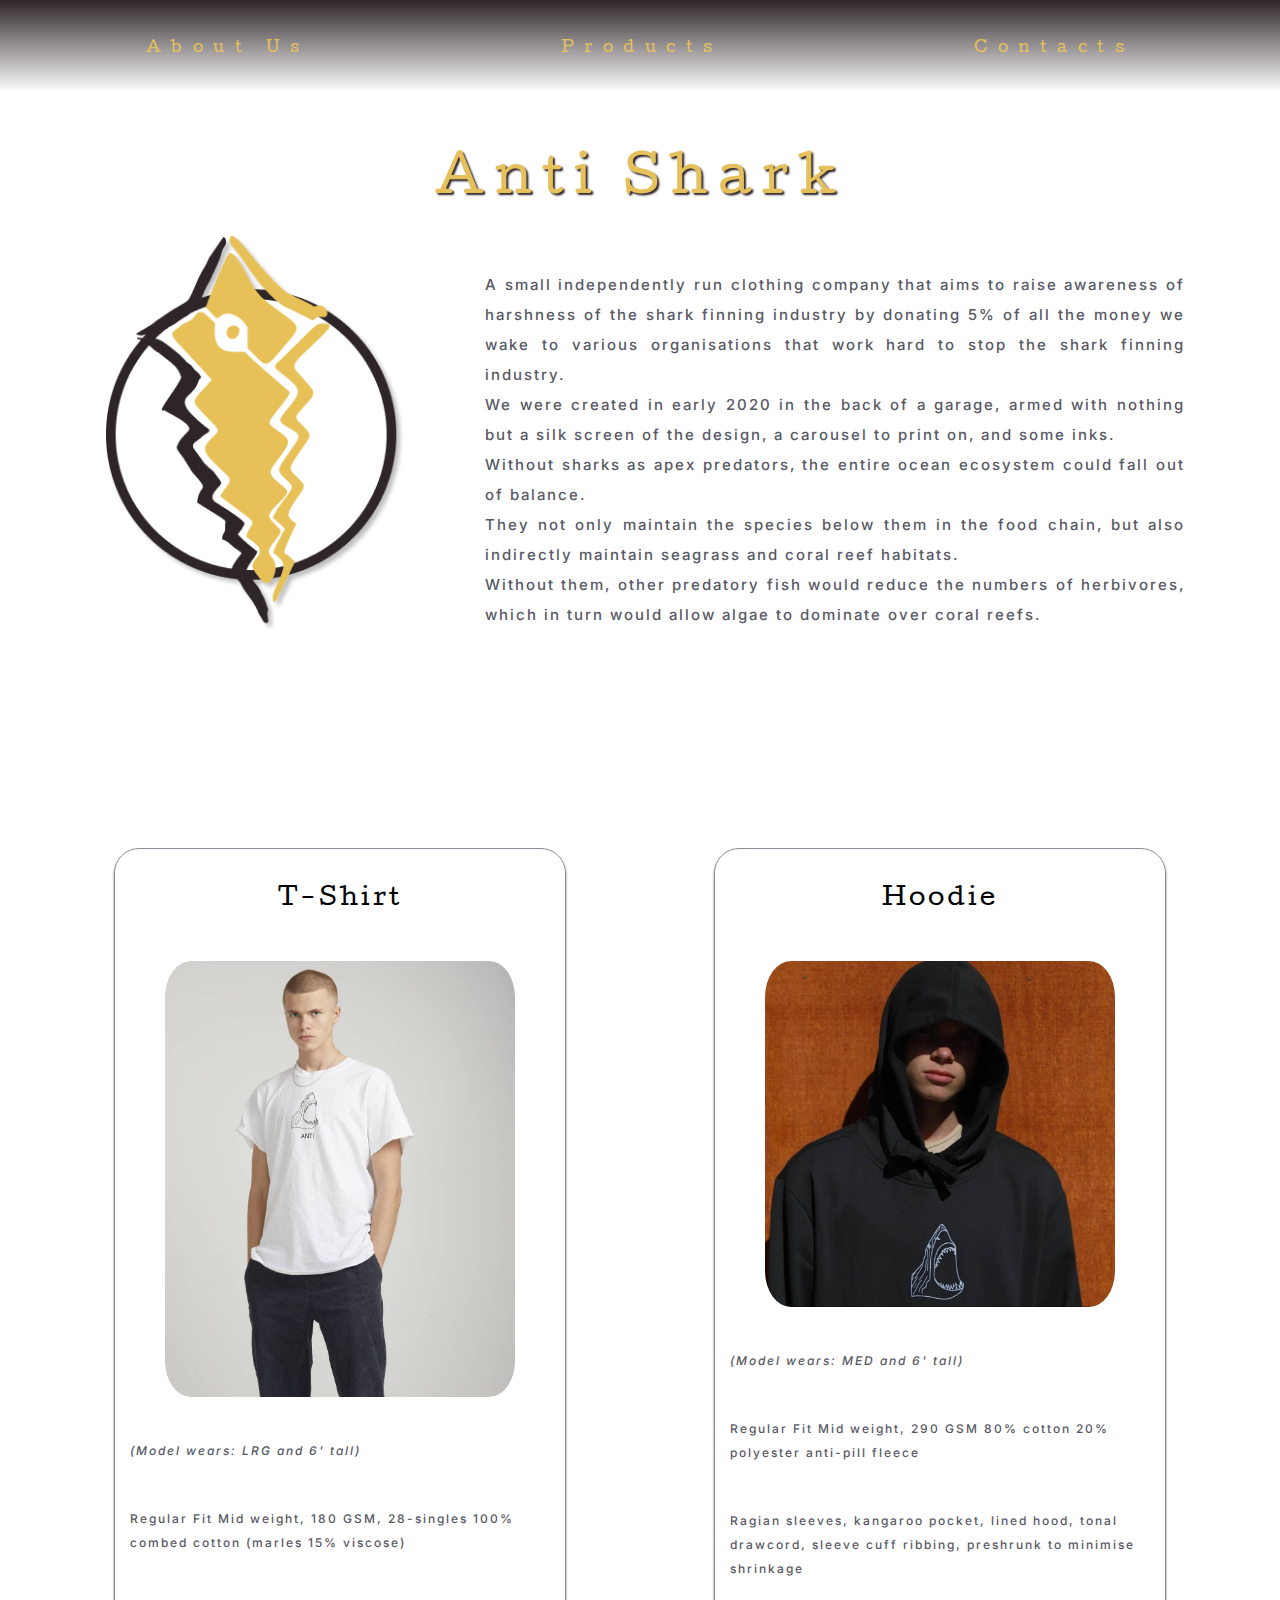
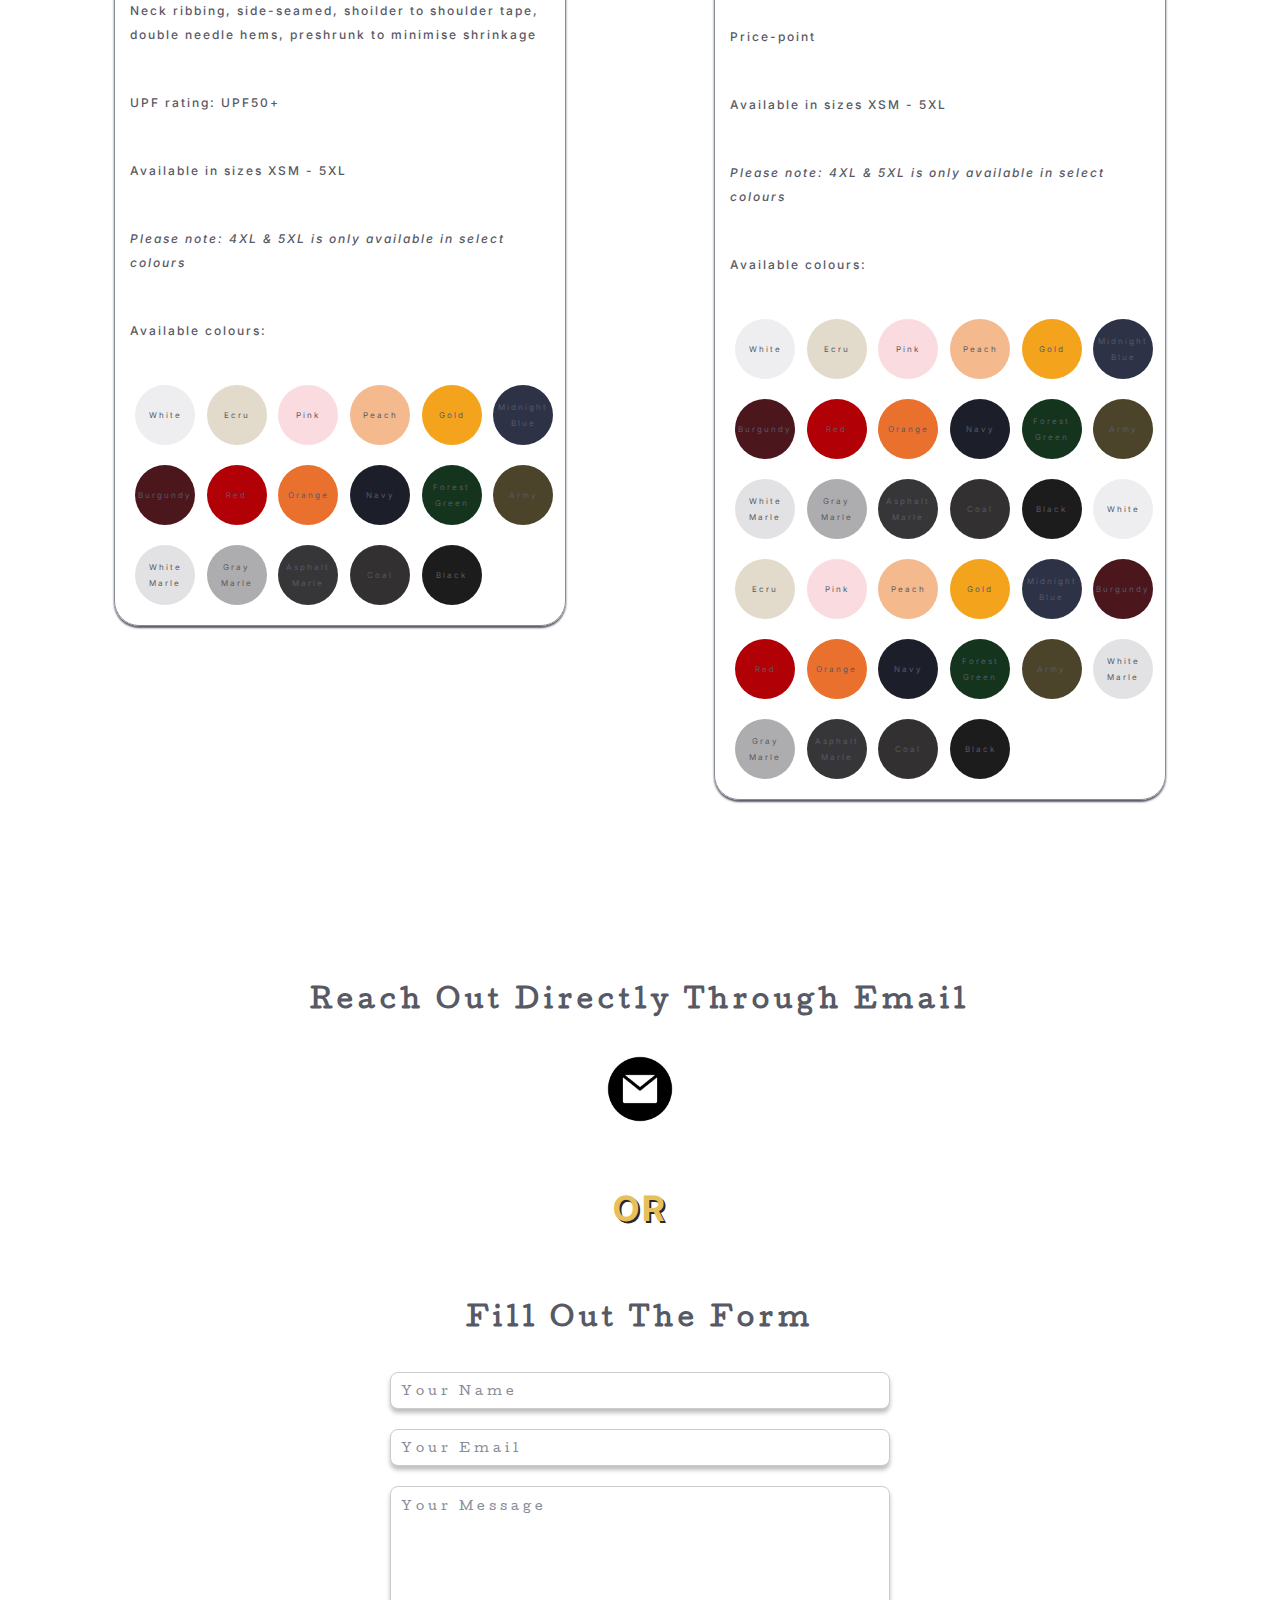
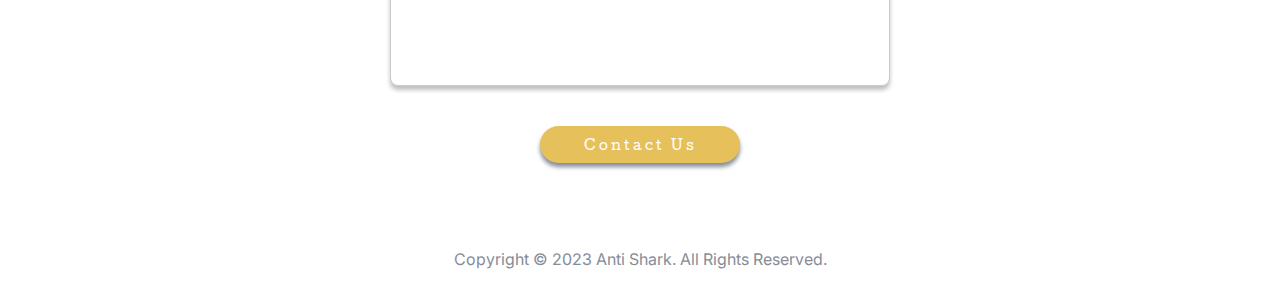
==== commit 43475683: "Responsivness" ====
--- a/landing.html
+++ b/landing.html
@@ -39,7 +39,9 @@
             <div class="image">
                 <img src="/assets/t-shirt_model.jpg" alt="T-Short Model">
             </div>
-
+                <p class="note">
+                    (Model wears: LRG and 6' tall)
+                </p>
                 <p>
                     Regular Fit
                     Mid weight, 180 GSM, 28-singles
@@ -57,9 +59,6 @@
                 </p>
                 <p class="note">
                     Please note: 4XL & 5XL is only available in select colours
-                </p>
-                <p class="note">
-                    (Model wears: LRG and 6' tall)
                 </p>
                 <p>
                     Available colours:
@@ -91,6 +90,9 @@
             <div class="image">
                 <img src="/assets/hoodie_model.jpg" alt="Hoodie Model">
             </div>
+                <p class="note">
+                    (Model wears: MED and 6' tall)
+                </p>
                 <p>
                     Regular Fit
                     Mid weight, 290 GSM
@@ -109,13 +111,27 @@
                 <p class="note">
                     Please note: 4XL & 5XL is only available in select colours
                 </p>
-                <p class="note">
-                    (Model wears: MED and 6' tall)
-                </p>
                 <p>
                     Available colours:
                 </p>
                 <div class="color-palette">
+                    <div class="color" style="--color: #EEEEF0;"><p>White</p></div>
+                    <div class="color" style="--color: #E2DBCB;"><p>Ecru</p></div>
+                    <div class="color" style="--color: #FADBE0;"><p>Pink</p></div>
+                    <div class="color" style="--color: #F4B98D;"><p>Peach</p></div>
+                    <div class="color" style="--color: #F4A31C;"><p>Gold</p></div>
+                    <div class="color" style="--color: #2D3246;"><p>Midnight Blue</p></div>
+                    <div class="color" style="--color: #4B161C;"><p>Burgundy</p></div>
+                    <div class="color" style="--color: #B20007;"><p>Red</p></div>
+                    <div class="color" style="--color: #EA702D;"><p>Orange</p></div>
+                    <div class="color" style="--color: #1C1E2A;"><p>Navy</p></div>
+                    <div class="color" style="--color: #14341D;"><p>Forest Green</p></div>
+                    <div class="color" style="--color: #4B442A;"><p>Army</p></div>
+                    <div class="color" style="--color: #E2E2E4;"><p>White Marle</p></div>
+                    <div class="color" style="--color: #ADADAF;"><p>Gray Marle</p></div>
+                    <div class="color" style="--color: #363638;"><p>Asphalt Marle</p></div>
+                    <div class="color" style="--color: #323031;"><p>Coal</p></div>
+                    <div class="color" style="--color: #1C1C1C;"><p>Black</p></div>
                     <div class="color" style="--color: #EEEEF0;"><p>White</p></div>
                     <div class="color" style="--color: #E2DBCB;"><p>Ecru</p></div>
                     <div class="color" style="--color: #FADBE0;"><p>Pink</p></div>
--- a/style.css
+++ b/style.css
@@ -63,7 +63,6 @@
     text-decoration: none;
     line-height: normal;
     letter-spacing: 10.5px;
-
 }
 
 .nav-links a:hover {
@@ -85,7 +84,7 @@
 #about {
     display: flex;
     flex-direction: column; /* Change to column to stack elements vertically */
-    align-items: center; /* Align items to the left */
+    align-items: center; /* Align items to the center */
     padding: 40px 40px;
 }
 
@@ -97,10 +96,9 @@
 .logo img {
     width: 300px;
     height: auto; /* Maintain aspect ratio */
-
-}
-
-#about .info-form {
+}
+
+.info-form {
     display: flex;
     flex-direction: row;
     padding: 20px 50px;
@@ -121,7 +119,7 @@
     text-shadow: 2px 2px 2px var(--black);
 }
 
-#about .info-form p,
+.info-form p,
 .socials p,
 .product-form p {
     color: var(--dark_gray);
@@ -140,7 +138,7 @@
 #products {
     display: flex;
     flex-direction: row; /* Change to row to stack elements horizontally */
-    align-items: center; /* Align items to the center */
+    align-items: flex-start; /* Align items to the center */
     padding: 40px 40px;
     justify-content: space-around;
 }
@@ -149,7 +147,7 @@
     margin-top: 100px;
     display: flex;
     flex-direction: column;
-    max-width: auto;
+    max-width: 450px;
     height: fit-content;
     box-shadow: 0px 2px 2px 0px var(--dark_gray);
     border-radius: 25px;
@@ -171,21 +169,53 @@
 
 .product-form img {
     height: auto;
-    max-width: 400px;
+    max-width: 350px;
     padding: 20px 30px;
     border-radius: 3.5rem;    
 }
 
+
 .product-form p {
     text-align:left;
-    padding: 20px 30px;
-    max-width: 500px;
-    height: auto;
+    padding: 10px 15px;
+    font-size: 12px;
 }
 
 .note {
     font-style:italic;
 }
+
+
+.color-palette {
+    display: grid;
+    grid-template-columns: repeat(auto-fill, minmax(50px, 1fr));
+    gap: 20px;
+    margin: 20px 20px;
+}
+
+.color {
+    width: 60px;
+    height: 60px;
+    border-radius: 50%;
+    background-color: var(--color);
+    cursor: pointer;
+    transition: transform 0.3s ease-in-out;
+    display: flex;
+    flex-direction: column;
+    justify-content: center;
+    align-items: center;
+}
+
+.color p {
+    font-size: 8px;
+    font-weight: normal;
+    text-align: center;
+}
+
+.color:hover {
+    transform: scale(2);
+}
+
 
 
 
@@ -215,6 +245,7 @@
     font-weight: light;
     letter-spacing: 5px;
     font-size: 25px;
+    text-align: center;
 }
 
 .socials p {
@@ -290,33 +321,3 @@
 }
 
 
-.color-palette {
-    display: grid;
-    grid-template-columns: repeat(auto-fill, minmax(100px, 1fr));
-    gap: 20px;
-    margin: 20px 20px;
-}
-
-.color {
-    width: 100px;
-    height: 100px;
-    border-radius: 50%;
-    background-color: var(--color);
-    cursor: pointer;
-    transition: transform 0.3s ease-in-out;
-    display: flex;
-    flex-direction: column;
-    justify-content: center;
-    align-items: center;
-}
-
-.color p {
-    font-size: 11px;
-    font-weight: bold;
-    margin-top: 10px;
-    text-align: center;
-}
-
-.color:hover {
-    transform: scale(2);
-}
--- a/mediaqueries.css
+++ b/mediaqueries.css
@@ -0,0 +1,205 @@
+/* Add these media queries for responsiveness */
+
+@media  screen and (max-width: 430px) {
+    section,
+    form {
+        padding: 10px; /* Adjust padding for smaller screens */
+    }
+
+    footer p {
+        padding: 10px;
+    }
+
+    #nav .nav-links {
+        padding: 10px;
+    }
+
+    .nav-links a {
+        font-size: 9px;
+        letter-spacing: 1px;
+    }
+    .nav-links a.active {
+        font-weight: bold;
+        font-size: 15px;
+        letter-spacing: 10px;
+    }
+
+    #about {
+        padding: 20px;
+    }
+
+    .info-form {
+        flex-direction: column;
+        padding: 20px;
+        gap: 10px;
+    }
+
+    #about h2 {
+        margin-top: 100px;
+        font-size: 30px;
+        letter-spacing: 6px;
+    }
+
+    .logo img {
+        width: 200px;
+        height: auto; /* Maintain aspect ratio */
+    }
+
+
+    .info-form p,
+    .socials p,
+    .product-form p {
+        max-width: 100%;
+    }
+
+    #products,
+    .product-form,
+    .product-form img,
+    #contacts,
+    .socials,
+    form {
+        padding: 20px;
+        flex-direction: column;
+        align-self: center;
+    }
+
+    .image {
+        flex-direction: column;
+        align-self: center;
+    }
+
+    .product-form img {
+        max-width: 100%;
+        padding: 10px;
+    }
+
+    .product-form p {
+        font-size: 12px;
+        padding: 10px;
+    }
+
+    .color {
+        width: 60px;
+        height: 60px;
+    }
+    .color p{
+        font-size: 8px;
+    }
+
+    .socials h2 {
+        font-size: 20px;
+        letter-spacing: 4px;
+    }
+
+    .socials p {
+        font-size: 25px;
+    }
+
+    form input,
+    form textarea {
+        width: 400px; /* Adjusted width to fit smaller screens */
+    }
+}
+
+}
+@media screen and (max-width: 600px) {
+    section,
+    form {
+        padding: 20px; /* Adjust padding for smaller screens */
+    }
+
+    footer p {
+        padding: 20px;
+    }
+
+    #nav .nav-links {
+        padding: 10px;
+    }
+
+    .nav-links a {
+        font-size: 12px;
+        letter-spacing: 6px;
+    }
+
+    #about {
+        padding: 20px;
+    }
+
+    .info-form {
+        flex-direction: column;
+        padding: 20px;
+        gap: 20px;
+    }
+
+    #about h2 {
+        margin-top: 100px;
+        font-size: 30px;
+        letter-spacing: 6px;
+    }
+
+    .logo img {
+        width: 200px;
+        height: auto; /* Maintain aspect ratio */
+    }
+
+
+    .info-form p,
+    .socials p,
+    .product-form p {
+        max-width: 100%;
+    }
+
+    #products,
+    .product-form,
+    .product-form img,
+    #contacts,
+    .socials,
+    form {
+        padding: 20px;
+        flex-direction: column;
+        align-self: center;
+    }
+
+    .image {
+        flex-direction: column;
+        align-self: center;
+    }
+
+    .product-form img {
+        max-width: 100%;
+        padding: 10px;
+
+
+    }
+
+    .product-form p {
+        font-size: 12px;
+        padding: 10px;
+    }
+
+    .color {
+        width: 60px;
+        height: 60px;
+    }
+    .color p{
+        font-size: 8px;
+    }
+
+    .socials h2 {
+        font-size: 20px;
+        letter-spacing: 4px;
+    }
+
+    .socials p {
+        font-size: 25px;
+    }
+
+    form input,
+    form textarea {
+        width: 500px; /* Adjusted width to fit smaller screens */
+    }
+
+    button {
+        width: 50%; /* Adjusted width to fit smaller screens */
+    }
+}
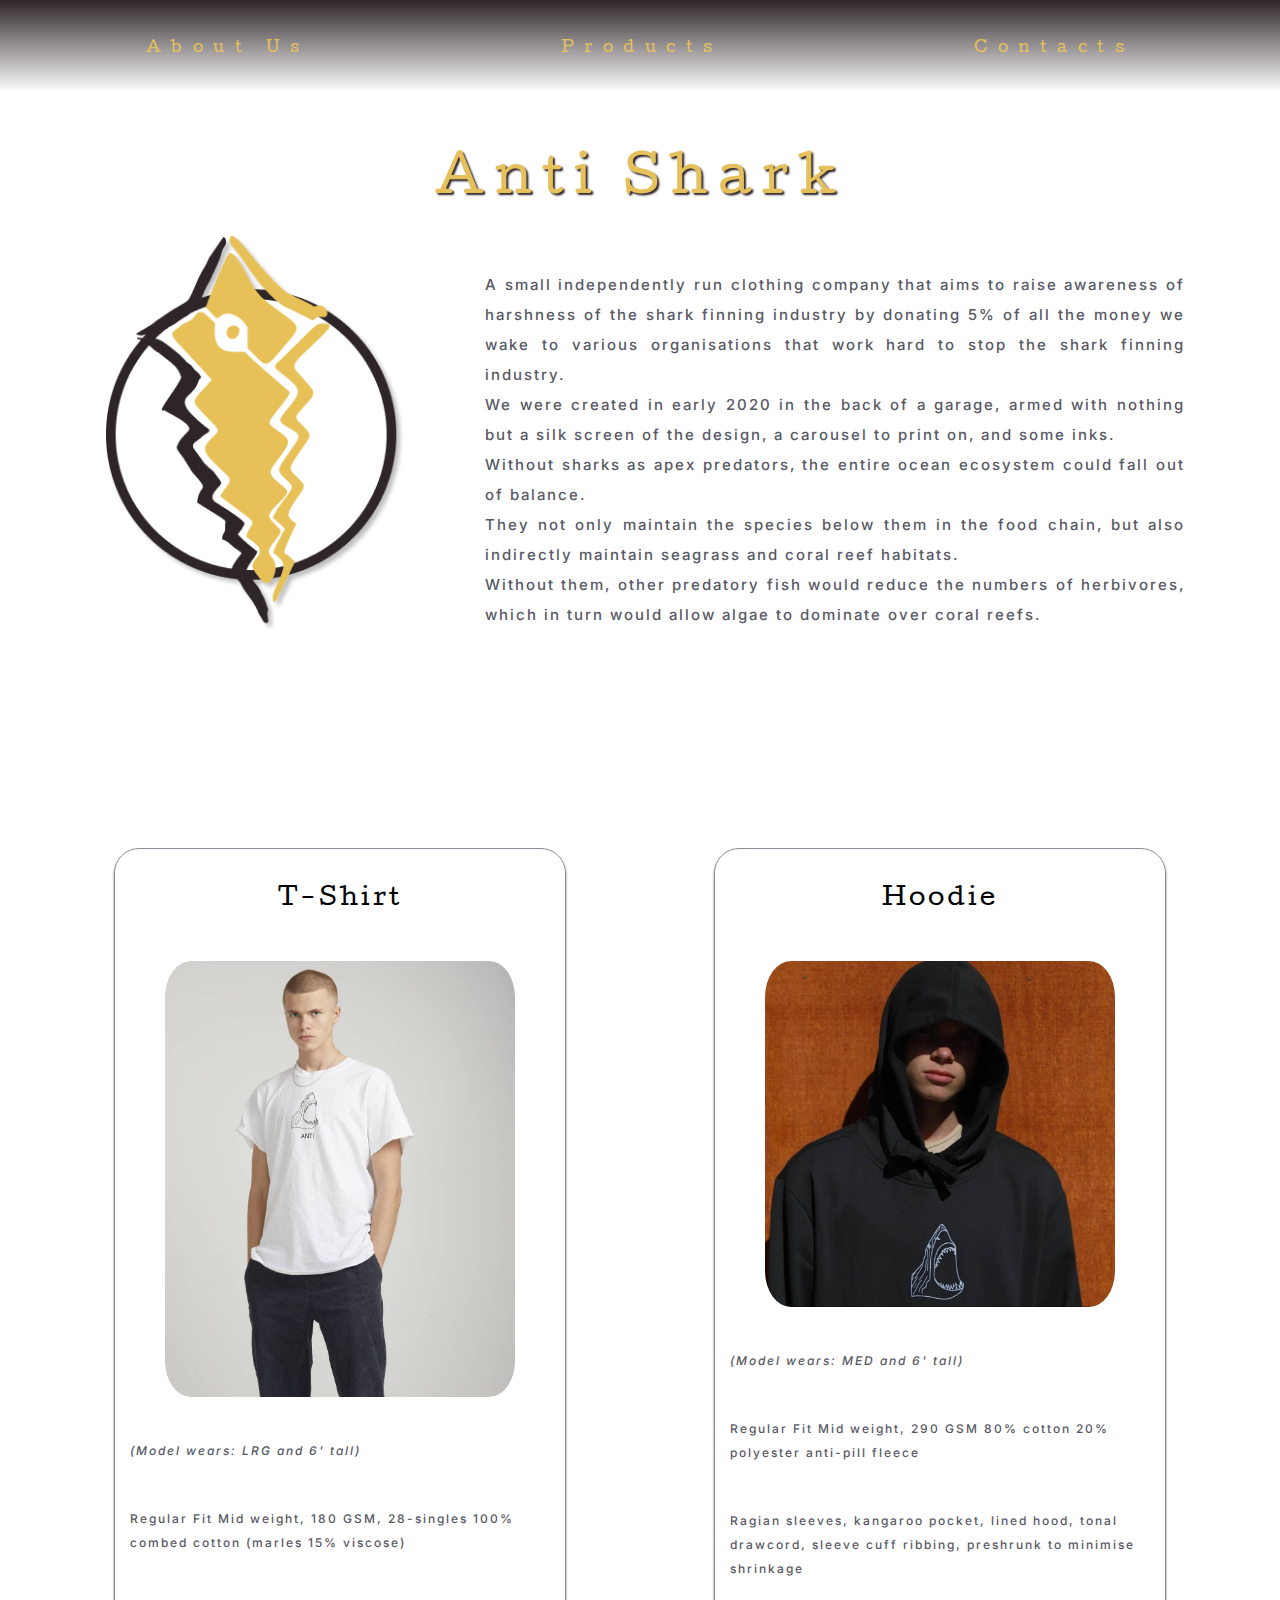
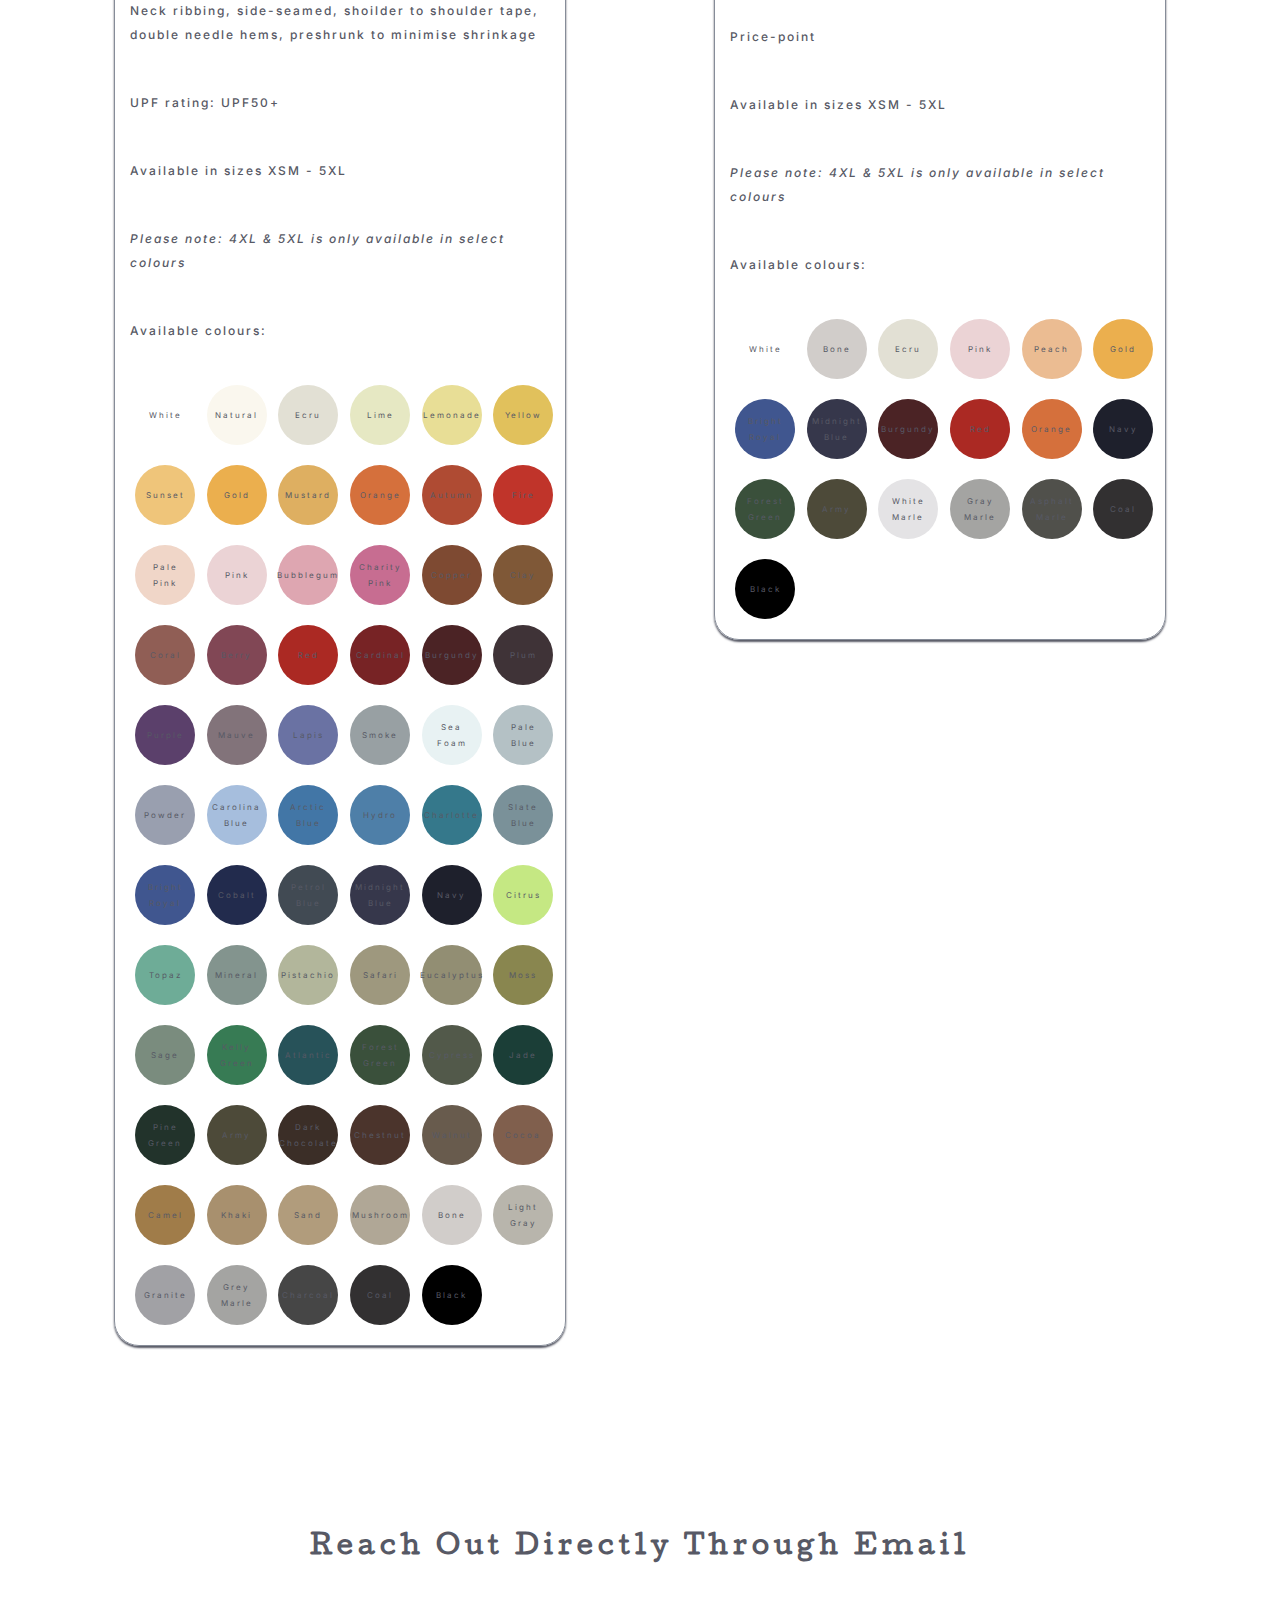
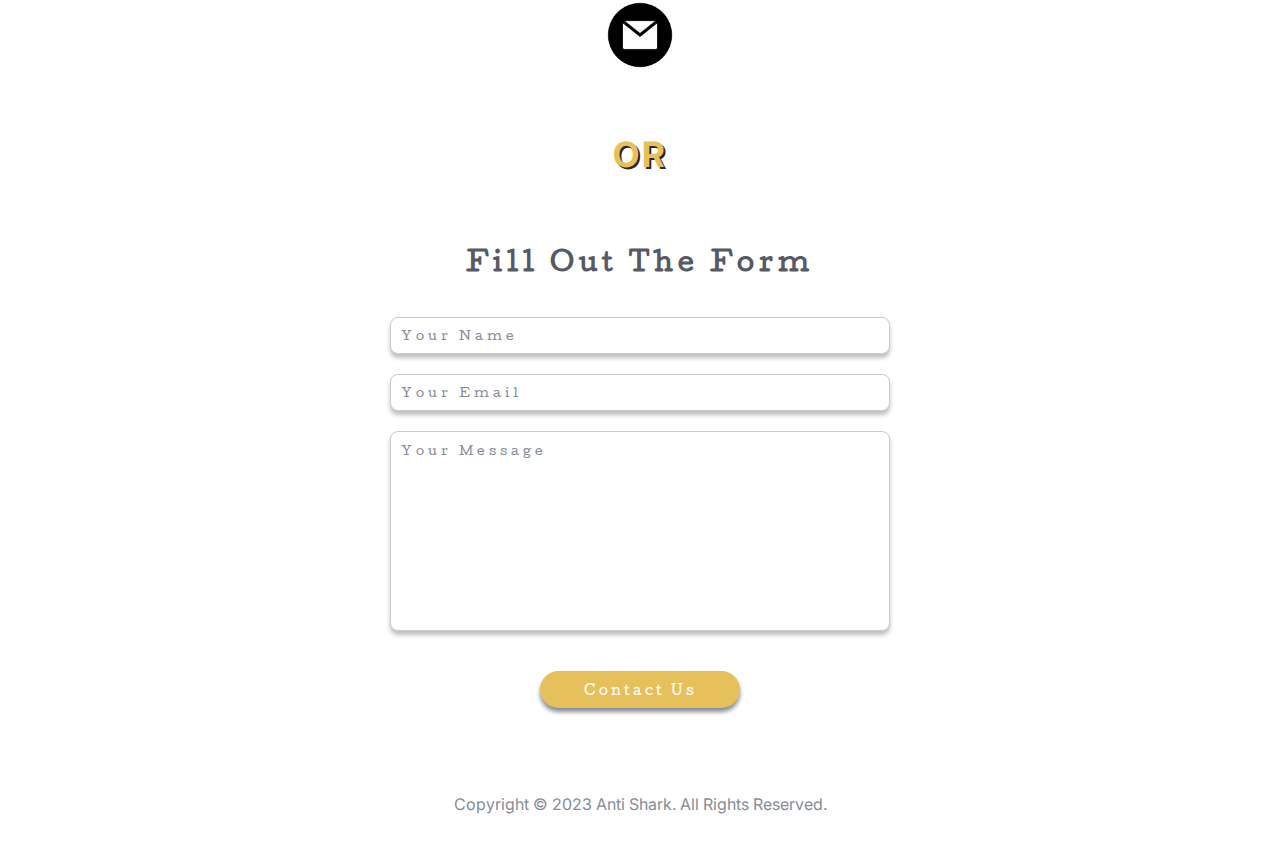
==== commit fe704a99: "Colors update" ====
--- a/landing.html
+++ b/landing.html
@@ -64,23 +64,77 @@
                     Available colours:
                 </p>
                 <div class="color-palette">
-                    <div class="color" style="--color: #EEEEF0;"><p>White</p></div>
-                    <div class="color" style="--color: #E2DBCB;"><p>Ecru</p></div>
-                    <div class="color" style="--color: #FADBE0;"><p>Pink</p></div>
-                    <div class="color" style="--color: #F4B98D;"><p>Peach</p></div>
-                    <div class="color" style="--color: #F4A31C;"><p>Gold</p></div>
-                    <div class="color" style="--color: #2D3246;"><p>Midnight Blue</p></div>
-                    <div class="color" style="--color: #4B161C;"><p>Burgundy</p></div>
-                    <div class="color" style="--color: #B20007;"><p>Red</p></div>
-                    <div class="color" style="--color: #EA702D;"><p>Orange</p></div>
-                    <div class="color" style="--color: #1C1E2A;"><p>Navy</p></div>
-                    <div class="color" style="--color: #14341D;"><p>Forest Green</p></div>
-                    <div class="color" style="--color: #4B442A;"><p>Army</p></div>
-                    <div class="color" style="--color: #E2E2E4;"><p>White Marle</p></div>
-                    <div class="color" style="--color: #ADADAF;"><p>Gray Marle</p></div>
-                    <div class="color" style="--color: #363638;"><p>Asphalt Marle</p></div>
+                    <div class="color" style="--color: #FFFFFF;"><p>White</p></div>
+                    <div class="color" style="--color: #FAF7EE;"><p>Natural</p></div>
+                    <div class="color" style="--color: #E2E0D4;"><p>Ecru</p></div>
+                    <div class="color" style="--color: #E6E8C3;"><p>Lime</p></div>
+                    <div class="color" style="--color: #E8DE96;"><p>Lemonade</p></div>
+                    <div class="color" style="--color: #E1C15C;"><p>Yellow</p></div>
+                    <div class="color" style="--color: #EFC57A;"><p>Sunset</p></div>
+                    <div class="color" style="--color: #EBAF4E;"><p>Gold</p></div>
+                    <div class="color" style="--color: #DEAF61;"><p>Mustard</p></div>
+                    <div class="color" style="--color: #D5703C;"><p>Orange</p></div>
+                    <div class="color" style="--color: #AF4B33;"><p>Autumn</p></div>
+                    <div class="color" style="--color: #C0342A;"><p>Fire</p></div>
+                    <div class="color" style="--color: #F0D6C8;"><p>Pale Pink</p></div>
+                    <div class="color" style="--color: #EBD3D5;"><p>Pink</p></div>
+                    <div class="color" style="--color: #DEA6B1;"><p>Bubblegum</p></div>
+                    <div class="color" style="--color: #C76D91;"><p>Charity Pink</p></div>
+                    <div class="color" style="--color: #7E4A32;"><p>Copper</p></div>
+                    <div class="color" style="--color: #7F5837;"><p>Clay</p></div>
+                    <div class="color" style="--color: #905E55;"><p>Coral</p></div>
+                    <div class="color" style="--color: #814755;"><p>Berry</p></div>
+                    <div class="color" style="--color: #AB2923;"><p>Red</p></div>
+                    <div class="color" style="--color: #772325;"><p>Cardinal</p></div>
+                    <div class="color" style="--color: #4B2325;"><p>Burgundy</p></div>
+                    <div class="color" style="--color: #3F3337;"><p>Plum</p></div>
+                    <div class="color" style="--color: #5B406B;"><p>Purple</p></div>
+                    <div class="color" style="--color: #82737A;"><p>Mauve</p></div>
+                    <div class="color" style="--color: #6A72A3;"><p>Lapis</p></div>
+                    <div class="color" style="--color: #98A0A3;"><p>Smoke</p></div>
+                    <div class="color" style="--color: #E8F2F3;"><p>Sea Foam</p></div>
+                    <div class="color" style="--color: #B4C1C5;"><p>Pale Blue</p></div>
+                    <div class="color" style="--color: #999FAF;"><p>Powder</p></div>
+                    <div class="color" style="--color: #A6BEDD;"><p>Carolina Blue</p></div>
+                    <div class="color" style="--color: #4276A6;"><p>Arctic Blue</p></div>
+                    <div class="color" style="--color: #4E7FA8;"><p>Hydro</p></div>
+                    <div class="color" style="--color: #35788B;"><p>Charlotte</p></div>
+                    <div class="color" style="--color: #7A9199;"><p>Slate Blue</p></div>
+                    <div class="color" style="--color: #40568F;"><p>Bright Royal</p></div>
+                    <div class="color" style="--color: #222B4D;"><p>Cobalt</p></div>
+                    <div class="color" style="--color: #414A53;"><p>Petrol Blue</p></div>
+                    <div class="color" style="--color: #36374B;"><p>Midnight Blue</p></div>
+                    <div class="color" style="--color: #1E202C;"><p>Navy</p></div>
+                    <div class="color" style="--color: #C5E883;"><p>Citrus</p></div>
+                    <div class="color" style="--color: #6EAC97;"><p>Topaz</p></div>
+                    <div class="color" style="--color: #83948E;"><p>Mineral</p></div>
+                    <div class="color" style="--color: #B2B69B;"><p>Pistachio</p></div>
+                    <div class="color" style="--color: #9E987E;"><p>Safari</p></div>
+                    <div class="color" style="--color: #928E73;"><p>Eucalyptus</p></div>
+                    <div class="color" style="--color: #89864F;"><p>Moss</p></div>
+                    <div class="color" style="--color: #7A8C7E;"><p>Sage</p></div>
+                    <div class="color" style="--color: #377B54;"><p>Kelly Green</p></div>
+                    <div class="color" style="--color: #275259;"><p>Atlantic</p></div>
+                    <div class="color" style="--color: #3A503B;"><p>Forest Green</p></div>
+                    <div class="color" style="--color: #52594A;"><p>Cypress</p></div>
+                    <div class="color" style="--color: #1B3E37;"><p>Jade</p></div>
+                    <div class="color" style="--color: #22332B;"><p>Pine Green</p></div>
+                    <div class="color" style="--color: #4D4A39;"><p>Army</p></div>
+                    <div class="color" style="--color: #3B2E27;"><p>Dark Chocolate</p></div>
+                    <div class="color" style="--color: #4B342C;"><p>Chestnut</p></div>
+                    <div class="color" style="--color: #685B4D;"><p>Walnut</p></div>
+                    <div class="color" style="--color: #805F4D;"><p>Cocoa</p></div>
+                    <div class="color" style="--color: #A07C49;"><p>Camel</p></div>
+                    <div class="color" style="--color: #A8906E;"><p>Khaki</p></div>
+                    <div class="color" style="--color: #B19C7C;"><p>Sand</p></div>
+                    <div class="color" style="--color: #B0A796;"><p>Mushroom</p></div>
+                    <div class="color" style="--color: #D1CDCA;"><p>Bone</p></div>
+                    <div class="color" style="--color: #B8B5AC;"><p>Light Gray</p></div>
+                    <div class="color" style="--color: #A1A1A5;"><p>Granite</p></div>
+                    <div class="color" style="--color: #A4A4A2;"><p>Grey Marle</p></div>
+                    <div class="color" style="--color: #464646;"><p>Charcoal</p></div>
                     <div class="color" style="--color: #323031;"><p>Coal</p></div>
-                    <div class="color" style="--color: #1C1C1C;"><p>Black</p></div>
+                    <div class="color" style="--color: #000000;"><p>Black</p></div>
                     <!-- Add more color divs as needed -->
                 </div>
 
@@ -115,40 +169,25 @@
                     Available colours:
                 </p>
                 <div class="color-palette">
-                    <div class="color" style="--color: #EEEEF0;"><p>White</p></div>
-                    <div class="color" style="--color: #E2DBCB;"><p>Ecru</p></div>
-                    <div class="color" style="--color: #FADBE0;"><p>Pink</p></div>
-                    <div class="color" style="--color: #F4B98D;"><p>Peach</p></div>
-                    <div class="color" style="--color: #F4A31C;"><p>Gold</p></div>
-                    <div class="color" style="--color: #2D3246;"><p>Midnight Blue</p></div>
-                    <div class="color" style="--color: #4B161C;"><p>Burgundy</p></div>
-                    <div class="color" style="--color: #B20007;"><p>Red</p></div>
-                    <div class="color" style="--color: #EA702D;"><p>Orange</p></div>
-                    <div class="color" style="--color: #1C1E2A;"><p>Navy</p></div>
-                    <div class="color" style="--color: #14341D;"><p>Forest Green</p></div>
-                    <div class="color" style="--color: #4B442A;"><p>Army</p></div>
-                    <div class="color" style="--color: #E2E2E4;"><p>White Marle</p></div>
-                    <div class="color" style="--color: #ADADAF;"><p>Gray Marle</p></div>
-                    <div class="color" style="--color: #363638;"><p>Asphalt Marle</p></div>
+                    <div class="color" style="--color: #FFFFFF;"><p>White</p></div>
+                    <div class="color" style="--color: #D1CDCA;"><p>Bone</p></div>
+                    <div class="color" style="--color: #E2E0D4;"><p>Ecru</p></div>
+                    <div class="color" style="--color: #EBD3D5;"><p>Pink</p></div>
+                    <div class="color" style="--color: #EBBC92;"><p>Peach</p></div>
+                    <div class="color" style="--color: #EBAF4E;"><p>Gold</p></div>
+                    <div class="color" style="--color: #40568F;"><p>Bright Royal</p></div>
+                    <div class="color" style="--color: #36374B;"><p>Midnight Blue</p></div>
+                    <div class="color" style="--color: #4B2325;"><p>Burgundy</p></div>
+                    <div class="color" style="--color: #AB2923;"><p>Red</p></div>
+                    <div class="color" style="--color: #D5703C;"><p>Orange</p></div>
+                    <div class="color" style="--color: #1E202C;"><p>Navy</p></div>
+                    <div class="color" style="--color: #3A503B;"><p>Forest Green</p></div>
+                    <div class="color" style="--color: #4D4A39;"><p>Army</p></div>
+                    <div class="color" style="--color: #E4E3E5;"><p>White Marle</p></div>
+                    <div class="color" style="--color: #A4A4A2;"><p>Gray Marle</p></div>
+                    <div class="color" style="--color: #50504B;"><p>Asphalt Marle</p></div>
                     <div class="color" style="--color: #323031;"><p>Coal</p></div>
-                    <div class="color" style="--color: #1C1C1C;"><p>Black</p></div>
-                    <div class="color" style="--color: #EEEEF0;"><p>White</p></div>
-                    <div class="color" style="--color: #E2DBCB;"><p>Ecru</p></div>
-                    <div class="color" style="--color: #FADBE0;"><p>Pink</p></div>
-                    <div class="color" style="--color: #F4B98D;"><p>Peach</p></div>
-                    <div class="color" style="--color: #F4A31C;"><p>Gold</p></div>
-                    <div class="color" style="--color: #2D3246;"><p>Midnight Blue</p></div>
-                    <div class="color" style="--color: #4B161C;"><p>Burgundy</p></div>
-                    <div class="color" style="--color: #B20007;"><p>Red</p></div>
-                    <div class="color" style="--color: #EA702D;"><p>Orange</p></div>
-                    <div class="color" style="--color: #1C1E2A;"><p>Navy</p></div>
-                    <div class="color" style="--color: #14341D;"><p>Forest Green</p></div>
-                    <div class="color" style="--color: #4B442A;"><p>Army</p></div>
-                    <div class="color" style="--color: #E2E2E4;"><p>White Marle</p></div>
-                    <div class="color" style="--color: #ADADAF;"><p>Gray Marle</p></div>
-                    <div class="color" style="--color: #363638;"><p>Asphalt Marle</p></div>
-                    <div class="color" style="--color: #323031;"><p>Coal</p></div>
-                    <div class="color" style="--color: #1C1C1C;"><p>Black</p></div>
+                    <div class="color" style="--color: #000000;"><p>Black</p></div>
                     <!-- Add more color divs as needed -->
                 </div>
         </div>
--- a/mediaqueries.css
+++ b/mediaqueries.css
@@ -1,18 +1,6 @@
 /* Add these media queries for responsiveness */
 
 @media  screen and (max-width: 430px) {
-    section,
-    form {
-        padding: 10px; /* Adjust padding for smaller screens */
-    }
-
-    footer p {
-        padding: 10px;
-    }
-
-    #nav .nav-links {
-        padding: 10px;
-    }
 
     .nav-links a {
         font-size: 9px;
@@ -24,84 +12,13 @@
         letter-spacing: 10px;
     }
 
-    #about {
-        padding: 20px;
+    form input, 
+    textarea {
+        max-width: 400px;
     }
 
-    .info-form {
-        flex-direction: column;
-        padding: 20px;
-        gap: 10px;
-    }
-
-    #about h2 {
-        margin-top: 100px;
-        font-size: 30px;
-        letter-spacing: 6px;
-    }
-
-    .logo img {
-        width: 200px;
-        height: auto; /* Maintain aspect ratio */
-    }
-
-
-    .info-form p,
-    .socials p,
-    .product-form p {
-        max-width: 100%;
-    }
-
-    #products,
-    .product-form,
-    .product-form img,
-    #contacts,
-    .socials,
-    form {
-        padding: 20px;
-        flex-direction: column;
-        align-self: center;
-    }
-
-    .image {
-        flex-direction: column;
-        align-self: center;
-    }
-
-    .product-form img {
-        max-width: 100%;
-        padding: 10px;
-    }
-
-    .product-form p {
-        font-size: 12px;
-        padding: 10px;
-    }
-
-    .color {
-        width: 60px;
-        height: 60px;
-    }
-    .color p{
-        font-size: 8px;
-    }
-
-    .socials h2 {
-        font-size: 20px;
-        letter-spacing: 4px;
-    }
-
-    .socials p {
-        font-size: 25px;
-    }
-
-    form input,
-    form textarea {
-        width: 400px; /* Adjusted width to fit smaller screens */
-    }
 }
 
-}
 @media screen and (max-width: 600px) {
     section,
     form {
@@ -168,8 +85,6 @@
     .product-form img {
         max-width: 100%;
         padding: 10px;
-
-
     }
 
     .product-form p {
@@ -195,11 +110,7 @@
     }
 
     form input,
-    form textarea {
+    textarea {
         width: 500px; /* Adjusted width to fit smaller screens */
     }
-
-    button {
-        width: 50%; /* Adjusted width to fit smaller screens */
-    }
 }
